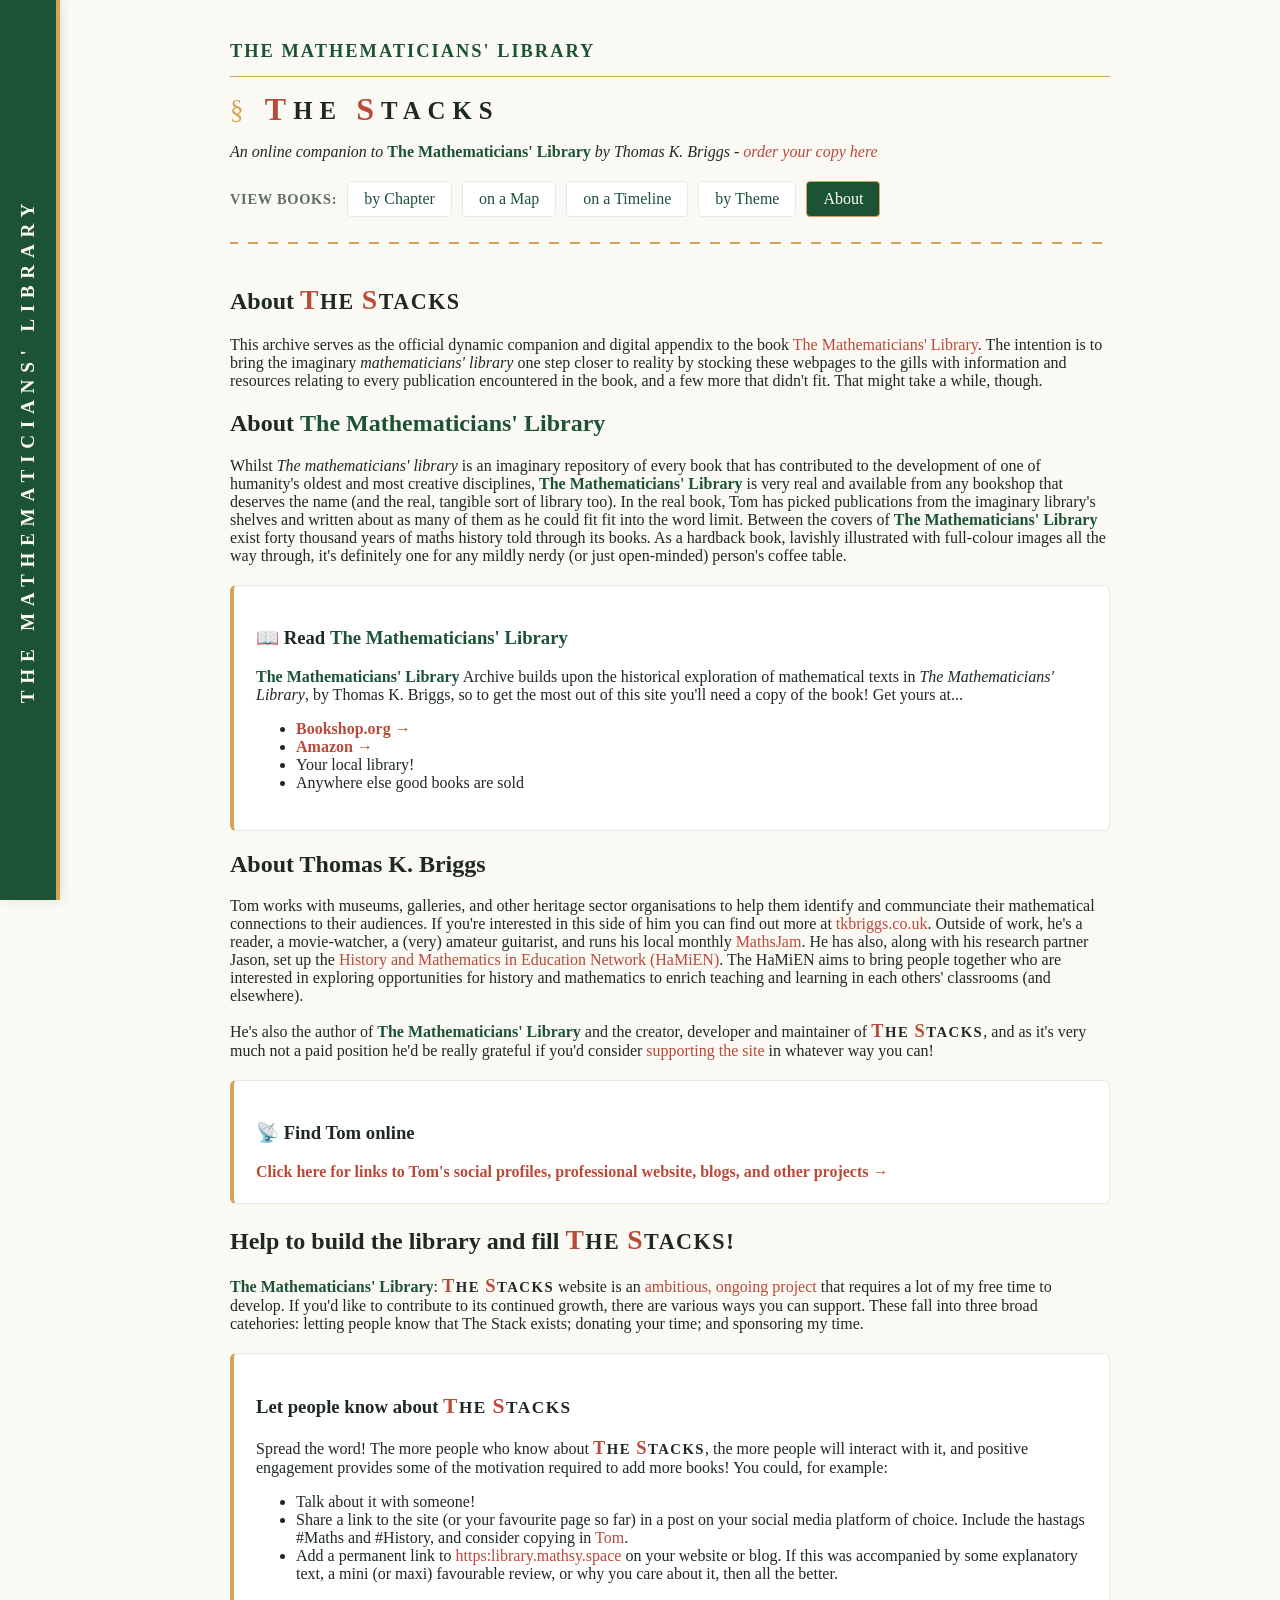
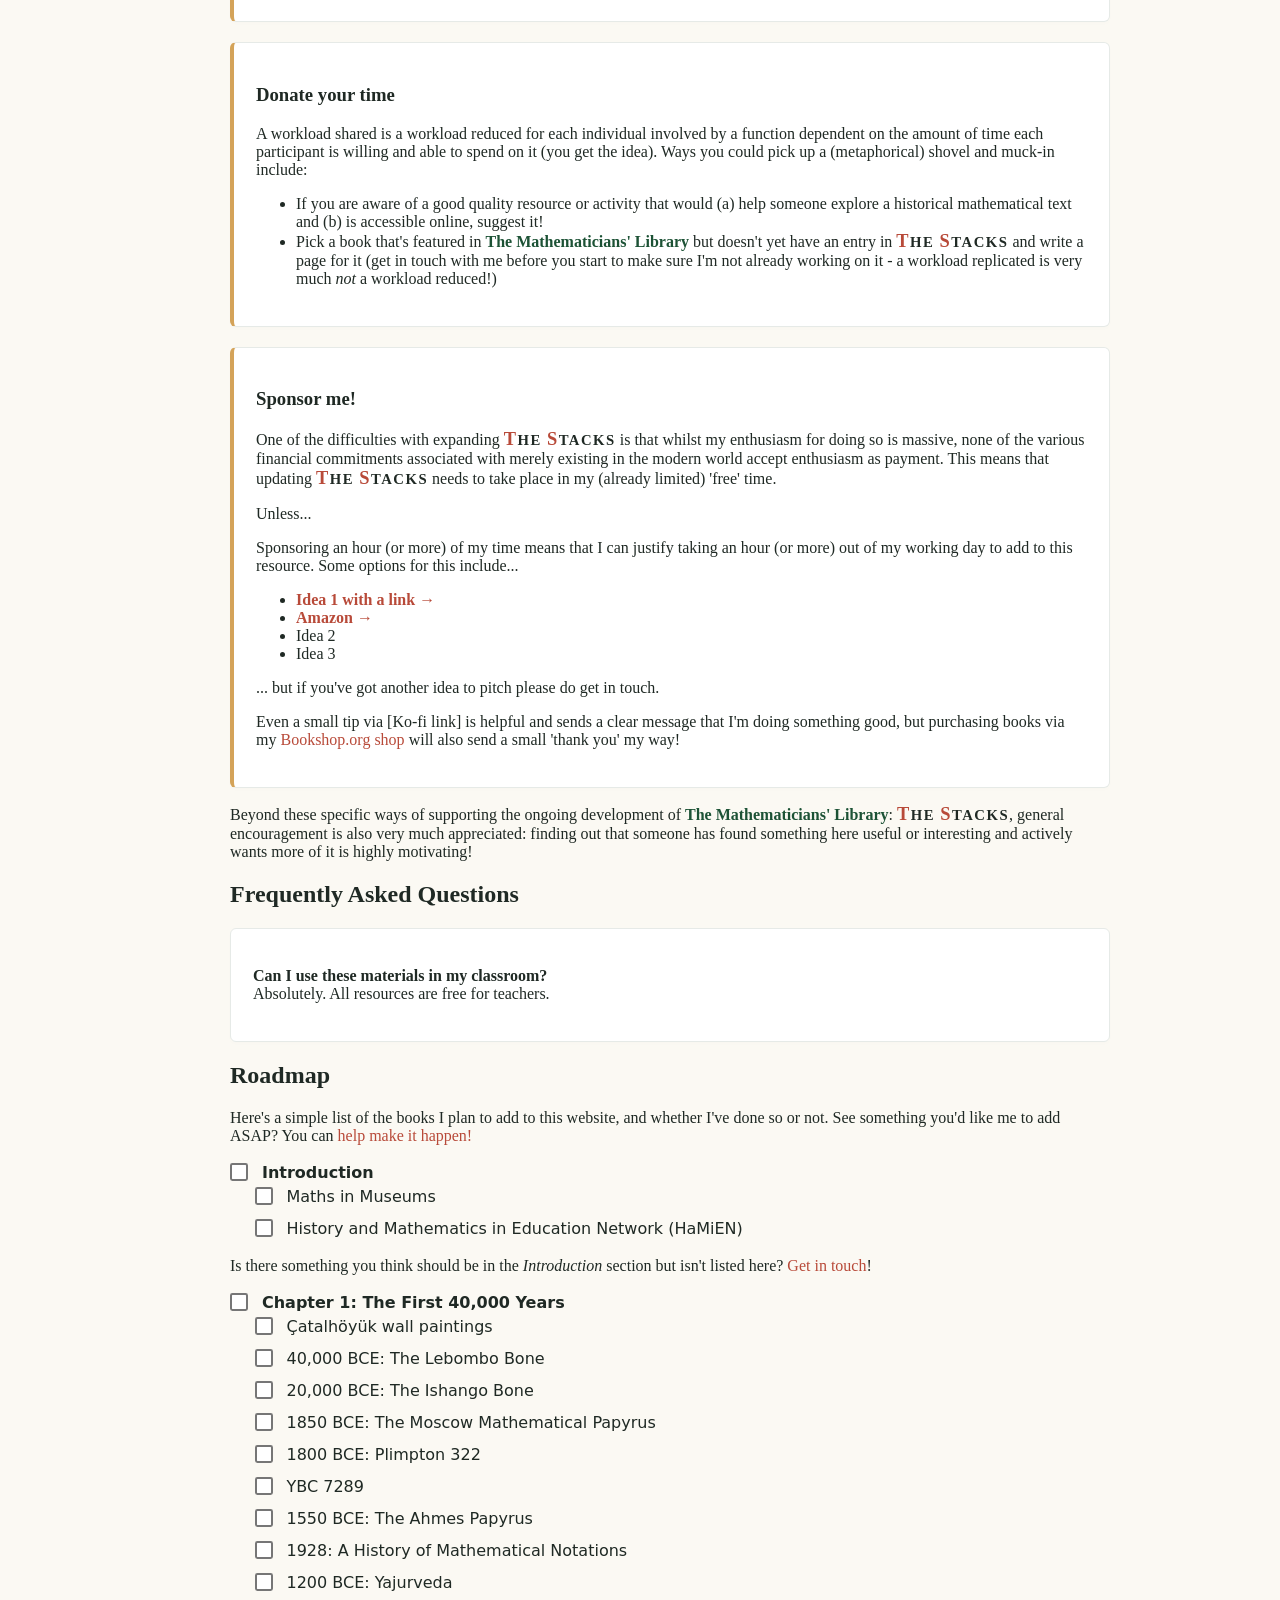
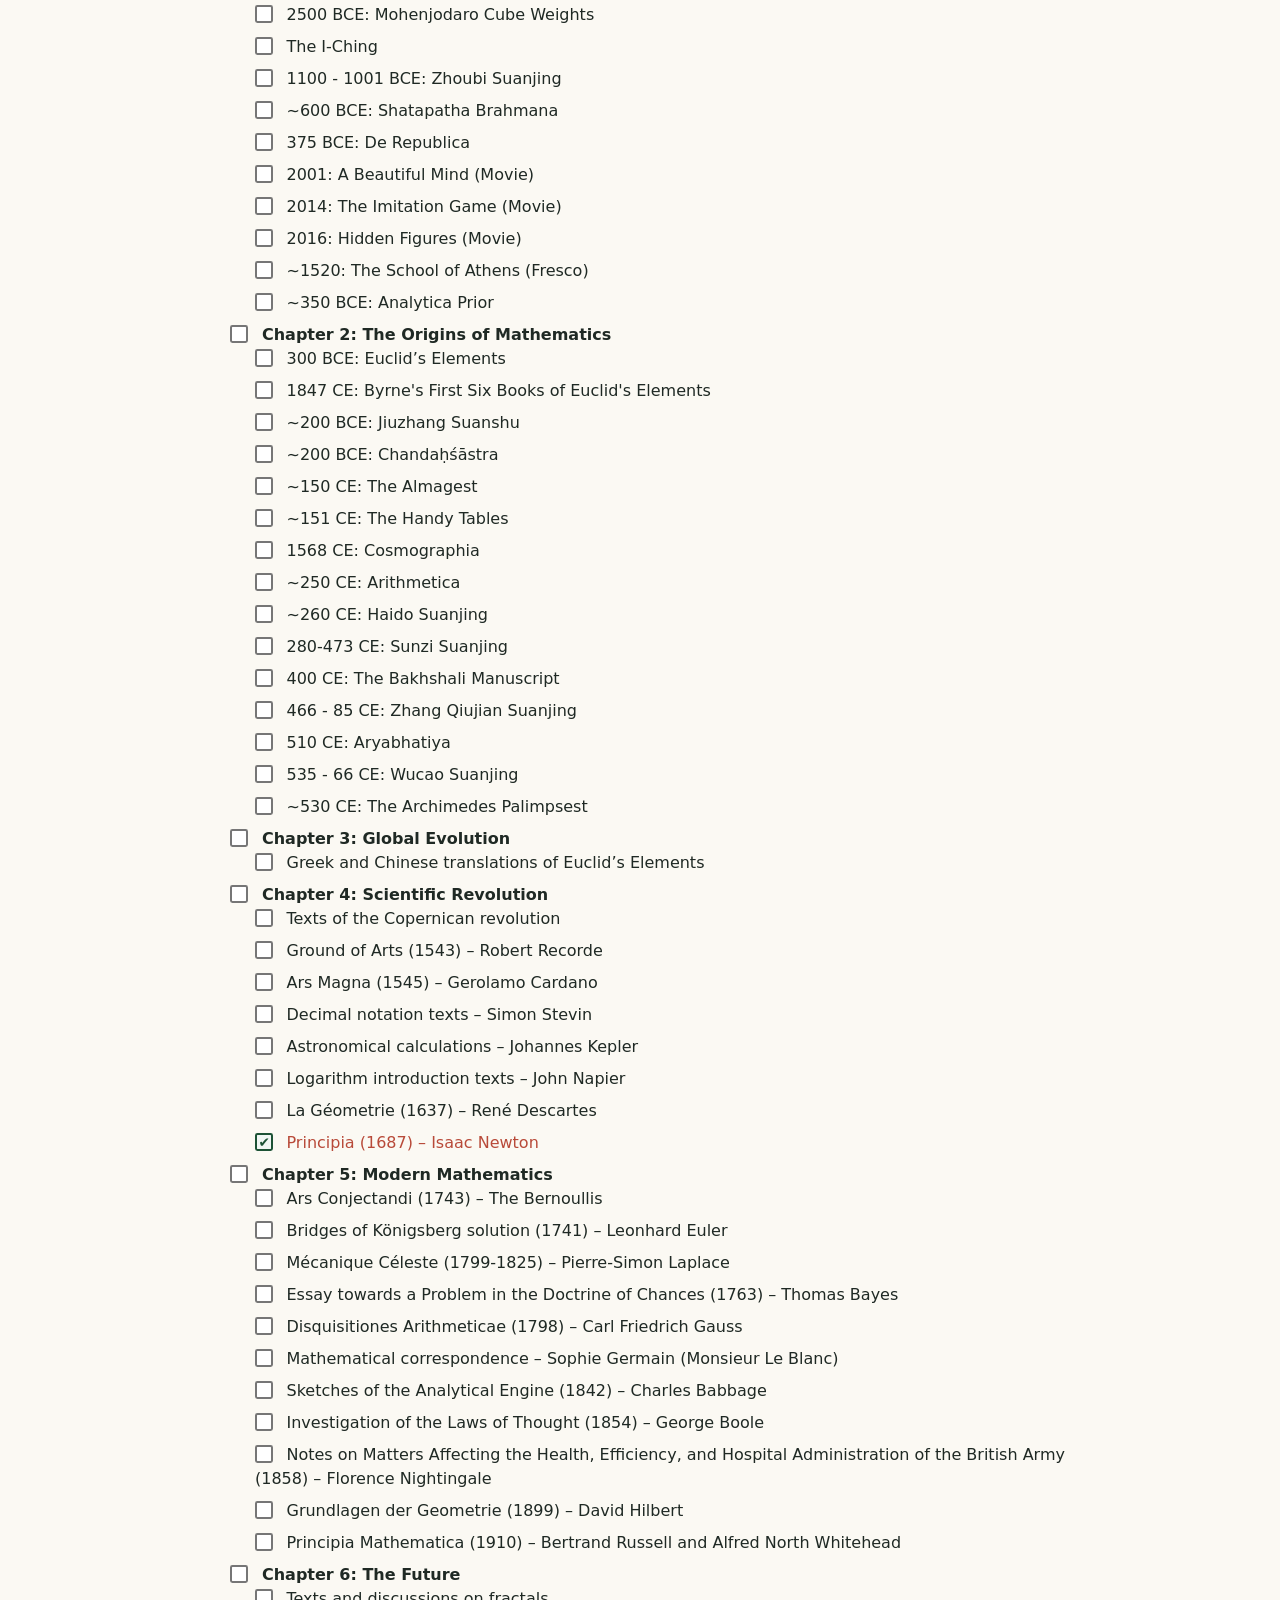
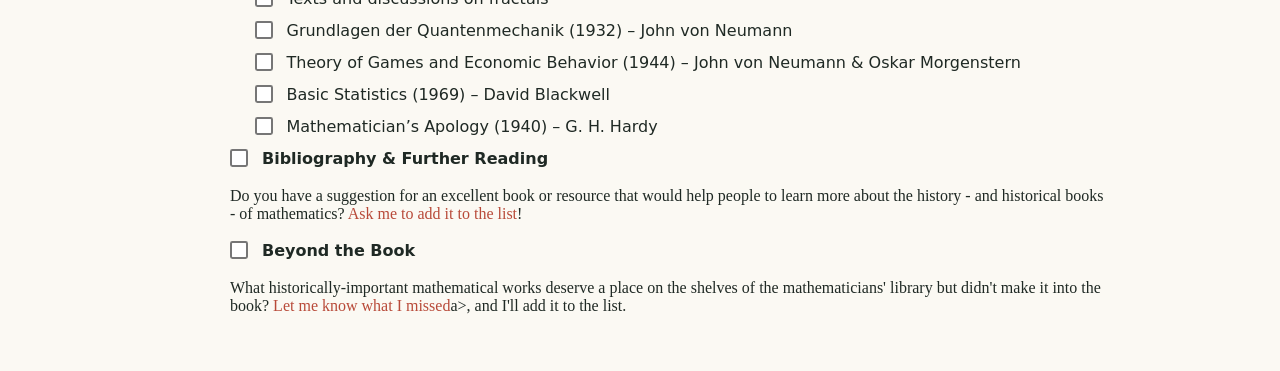
==== about.html @ 2b9175f5 "Change greeting from 'Hello' to 'Goodbye'" ====
<!DOCTYPE html>
<html lang="en-GB">
<head>
    <meta charset="UTF-8">
<meta name="viewport" content="width=device-width, initial-scale=1.0">
    <link rel="icon" type="image/png" href="favicon.png" sizes="32x32">
<link rel="apple-touch-icon" href="favicon.png">

    <title>About The Mathematicians' Library Archive</title>
    <link rel="stylesheet" href="css/style.css">
    <link rel="canonical" href="https://library.mathsy.space/about">
</head>
<body>

<!-- 1. PASTE THIS SIDEBAR ELEMENT RIGHT AT THE TOP OF THE BODY: -->
    <div class="book-spine-sidebar">
        <div class="spine-text">The Mathematicians' Library</div>
    </div>

    <!-- 2. WRAP EVERYTHING ELSE INSIDE THIS MAIN CONTAINER: -->
    <div class="site-content-wrapper">

<header>
        <h1>
        The Mathematicians' Library
        <span class="stacks-subtitle">
            <!-- Elegant, gold-painted nesting symbol to show structural depth -->
            <span class="stacks-branch-symbol">§</span>
            <span>T</span>he <span>S</span>tacks
        </span>
    </h1>
    <p><i>An online companion to <b><span class="inline-book-title">The Mathematicians' Library</span></b> by Thomas K. Briggs - <a href="about.html#buy">order your copy here</a><i></i></p>
    <div class="nav-menu">
        <span class="nav-label">View books:</span>
        <a href="index.html" class="nav-btn" id="nav-chapter">by Chapter</a>
        <a href="map.html" class="nav-btn" id="nav-map">on a Map</a>
        <a href="timeline.html" class="nav-btn" id="nav-timeline">on a Timeline</a>
        <a href="tags.html" class="nav-btn" id="nav-tags">by Theme</a>
        <a href="about.html" class="nav-btn active" id="nav-about">About</a>
    </div>
</header>
<main>
    <h2 id="about_thestacks">About <span class="inline-stacks-brand"><span>T</span>he <span>S</span>tacks</span></h2>
    <p>This archive serves as the official dynamic companion and digital appendix to the book <a href="#about-matlib><span class="inline-book-title">The Mathematicians' Library</span></a>. The intention is to bring the imaginary <i>mathematicians' library</i> one step closer to reality by stocking these webpages to the gills with information and resources relating to every publication encountered in the book, and a few more that didn't fit. That might take a while, though.</p>
    <h2 id="about_matlib">About <span class="inline-book-title">The Mathematicians' Library</span></h2>
    <p>Whilst <i>The mathematicians' library</i> is an imaginary repository of every book that has contributed to the development of one of humanity's oldest and most creative disciplines, <span class="inline-book-title">The Mathematicians' Library</span> is very real and available from any bookshop that deserves the name (and the real, tangible sort of library too). In the real book, Tom has picked publications from the imaginary library's shelves and written about as many of them as he could fit fit into the word limit. Between the covers of <span class="inline-book-title">The Mathematicians' Library</span> exist forty thousand years of maths history told through its books. As a hardback book, lavishly illustrated with full-colour images all the way through, it's definitely one for any mildly nerdy (or just open-minded) person's coffee table.</p>
    
    <div class="resource-section" style="border-left: 4px solid var(--book-gold);">
        <h3 id="buy">📖 Read <span class="inline-book-title">The Mathematicians' Library</span></h3>
        <p><span class="inline-book-title">The Mathematicians' Library</span> Archive builds upon the historical exploration of mathematical texts in <i>The Mathematicians' Library</i>, by Thomas K. Briggs, so to get the most out of this site you'll need a copy of the book! Get yours at...</p>
        <ul>
        <li><a href="https://uk.bookshop.org/a/16778/9781836004851" target="_blank" style="color: var(--book-terracotta); font-weight: bold;">Bookshop.org →</a></li>
            <li><a href="https://www.amazon.co.uk/Mathematicians-Library-Unlocked-Numbers-Historica/dp/1836004850?_encoding=UTF8&dib_tag=se&dib=eyJ2IjoiMSJ9.[base64].etYaKcvw6cYw7XI6jXyUhhE60t9_dmr03SiBSky-O_E&qid=1749129064&sr=8-1&linkCode=ll2&tag=teakayb-21&linkId=e060d0357f5492b8e8ff362c84191cb7&ref_=as_li_ss_tl" target="_blank" style="color: var(--book-terracotta); font-weight: bold;">Amazon →</a></li>
            <li>Your local library!</li>
            <li>Anywhere else good books are sold</li>
        </ul>
    </div>
    <h2 id="about_tom">About Thomas K. Briggs</h2>
    <p>Tom works with museums, galleries, and other heritage sector organisations to help them identify and communciate their mathematical connections to their audiences. If you're interested in this side of him you can find out more at <a href="https://tkbriggs.co.uk" target="_blank">tkbriggs.co.uk</a>. Outside of work, he's a reader, a movie-watcher, a (very) amateur guitarist, and runs his local monthly <a href="https://mathsjam.com" target="_blank">MathsJam</a>. He has also, along with his research partner Jason, set up the <a href="https://historyand.mathsy.space/" target="_blank">History and Mathematics in Education Network (HaMiEN)</a>. The HaMiEN aims to bring people together who are interested in exploring opportunities for history and mathematics to enrich teaching and learning in each others' classrooms (and elsewhere).</p>
    <p>He's also the author of <span class="inline-book-title">The Mathematicians' Library</span> and the creator, developer and maintainer of <span class="inline-stacks-brand"><span>T</span>he <span>S</span>tacks</span>, and as it's very much not a paid position he'd be really grateful if you'd consider <a href="#support">supporting the site</a> in whatever way you can!</p>
    <div class="resource-section" style="border-left: 4px solid var(--book-gold);">
        <h3 id="contact">📡 Find Tom online</h3>
        <a href="https://teakayb.mathsy.space/" target="_blank" style="color: var(--book-terracotta); font-weight: bold;">Click here for links to Tom's social profiles, professional website, blogs, and other projects →</a></li>
            
    </div>
    <h2 id="support">Help to build the library and fill <span class="inline-stacks-brand"><span>T</span>he <span>S</span>tacks</span>!</h2>
    <p><span class="inline-book-title">The Mathematicians' Library</span>: <span class="inline-stacks-brand"><span>T</span>he <span>S</span>tacks</span> website is an <a href="#roadmap">ambitious, ongoing project</a> that requires a lot of my free time to develop. If you'd like to contribute to its continued growth, there are various ways you can support. These fall into three broad catehories: letting people know that The Stack exists; donating your time; and sponsoring my time.</p>
    <div class="resource-section" style="border-left: 4px solid var(--book-gold);">
        <h3>Let people know about <span class="inline-stacks-brand"><span>T</span>he <span>S</span>tacks</span></h3>
        <p>Spread the word! The more people who know about <span class="inline-stacks-brand"><span>T</span>he <span>S</span>tacks</span>, the more people will interact with it, and positive engagement provides some of the motivation required to add more books! You could, for example:</p>
        <ul>
            <li>Talk about it with someone!</li>
            <li>Share a link to the site (or your favourite page so far) in a post on your social media platform of choice. Include the hastags #Maths and #History, and consider copying in <a href="https://teakayb.mathsy.space" target="blank">Tom</a>.</li>
            <li>Add a permanent link to <a href="https:library.mathsy.space">https:library.mathsy.space</a> on your website or blog. If this was accompanied by some explanatory text, a mini (or maxi) favourable review, or why you care about it, then all the better.</li>
        </ul>
    </div>

    <div class="resource-section" style="border-left: 4px solid var(--book-gold);">
        <h3>Donate your time</h3>
        <p>A workload shared is a workload reduced for each individual involved by a function dependent on the amount of time each participant is willing and able to spend on it (you get the idea). Ways you could pick up a (metaphorical) shovel and muck-in include:</p>
        <ul>
            <li>If you are aware of a good quality resource or activity that would (a) help someone explore a historical mathematical text and (b) is accessible online, suggest it!</li>
            <li>Pick a book that's featured in <span class="inline-book-title">The Mathematicians' Library</span> but doesn't yet have an entry in <span class="inline-stacks-brand"><span>T</span>he <span>S</span>tacks</span> and write a page for it (get in touch with me before you start to make sure I'm not already working on it - a workload replicated is very much <i>not</i> a workload reduced!)</li>
        </ul>
    </div>

    <div class="resource-section" style="border-left: 4px solid var(--book-gold);">
        <h3>Sponsor me!</h3>
        <p>One of the difficulties with expanding <span class="inline-stacks-brand"><span>T</span>he <span>S</span>tacks</span> is that whilst my enthusiasm for doing so is massive, none of the various financial commitments associated with merely existing in the modern world accept enthusiasm as payment. This means that updating <span class="inline-stacks-brand"><span>T</span>he <span>S</span>tacks</span> needs to take place in my (already limited) 'free' time.</p>
            <p>Unless...</p>
        <p>Sponsoring an hour (or more) of my time means that I can justify taking an hour (or more) out of my working day to add to this resource. Some options for this include...</p>
        <ul>
        <li><a href="https://uk.bookshop.org/a/16778/9781836004851" target="_blank" style="color: var(--book-terracotta); font-weight: bold;">Idea 1 with a link →</a></li>
            <li><a href="https://www.amazon.co.uk/Mathematicians-Library-Unlocked-Numbers-Historica/dp/1836004850?_encoding=UTF8&dib_tag=se&dib=eyJ2IjoiMSJ9.[base64].etYaKcvw6cYw7XI6jXyUhhE60t9_dmr03SiBSky-O_E&qid=1749129064&sr=8-1&linkCode=ll2&tag=teakayb-21&linkId=e060d0357f5492b8e8ff362c84191cb7&ref_=as_li_ss_tl" target="_blank" style="color: var(--book-terracotta); font-weight: bold;">Amazon →</a></li>
            <li>Idea 2</li>
            <li>Idea 3</li>
        </ul>
        <p>... but if you've got another idea to pitch please do get in touch.</p>
        <p>Even a small tip via [Ko-fi link] is helpful and sends a clear message that I'm doing something good, but purchasing books via my <a href="https://uk.bookshop.org/shop/tkbriggs" target="_blank">Bookshop.org shop</a> will also send a small 'thank you' my way!</p>
    </div>
<p>Beyond these specific ways of supporting the ongoing development of <span class="inline-book-title">The Mathematicians' Library</span>: <span class="inline-stacks-brand"><span>T</span>he <span>S</span>tacks</span>, general encouragement is also very much appreciated: finding out that someone has found something here useful or interesting and actively wants more of it is highly motivating!</p>
    
    <h2>Frequently Asked Questions</h2>
    <div class="resource-section">
        <p><strong>Can I use these materials in my classroom?</strong><br>Absolutely. All resources are free for teachers.</p>
    </div>
    <h2 id="roadmap">Roadmap</h2>
    <p>Here's a simple list of the books I plan to add to this website, and whether I've done so or not. See something you'd like me to add ASAP? You can <a href="#sponsor">help make it happen!</a></p>
    <ul class="roadmap-list">
  <!-- Introduction -->
  <li>
    <input type="checkbox" disabled>
    Introduction
      <ul>
      <li><input type="checkbox" disabled> Maths in Museums</li>
      <li><input type="checkbox" disabled> History and Mathematics in Education Network (HaMiEN)</li>
      </ul>
  </li>
        <p>Is there something you think should be in the <i>Introduction</i> section but isn't listed here? <a href="#contact">Get in touch</a>!</p>

  <!-- Chapter 1 -->
  <li>
    <input type="checkbox" disabled>
    Chapter 1: The First 40,000 Years
    <ul>
      <li><input type="checkbox" disabled> Çatalhöyük wall paintings</li>
      <li><input type="checkbox" disabled> 40,000 BCE: The Lebombo Bone</li>
      <li><input type="checkbox" disabled> 20,000 BCE: The Ishango Bone</li>
      <li><input type="checkbox" disabled> 1850 BCE: The Moscow Mathematical Papyrus</li>
      <li><input type="checkbox" disabled> 1800 BCE: Plimpton 322</li>
      <li><input type="checkbox" disabled> YBC 7289</li>
      <li><input type="checkbox" disabled> 1550 BCE: The Ahmes Papyrus</li>
        <li><input type="checkbox" disabled> 1928: A History of Mathematical Notations</li>
        <li><input type="checkbox" disabled> 1200 BCE: Yajurveda</li>
        <li><input type="checkbox" disabled> 2500 BCE: Mohenjodaro Cube Weights</li>
        <li><input type="checkbox" disabled> The I-Ching</li>
        <li><input type="checkbox" disabled> 1100 - 1001 BCE: Zhoubi Suanjing</li>
        <li><input type="checkbox" disabled> ~600 BCE: Shatapatha Brahmana</li>
        <li><input type="checkbox" disabled> 375 BCE: De Republica</li>
        <li><input type="checkbox" disabled> 2001: A Beautiful Mind (Movie)</li>
        <li><input type="checkbox" disabled> 2014: The Imitation Game (Movie)</li>
        <li><input type="checkbox" disabled> 2016: Hidden Figures (Movie)</li>
        <li><input type="checkbox" disabled> ~1520: The School of Athens (Fresco)</li>
        <li><input type="checkbox" disabled> ~350 BCE: Analytica Prior</li>
    </ul>
  </li>

  <!-- Chapter 2 -->
  <li>
    <input type="checkbox" disabled>
    Chapter 2: The Origins of Mathematics
    <ul>
      <li><input type="checkbox" disabled> 300 BCE: Euclid’s Elements</li>
        <li><input type="checkbox" disabled> 1847 CE: Byrne's First Six Books of Euclid's Elements</li>
        <li><input type="checkbox" disabled> ~200 BCE: Jiuzhang Suanshu</li>
        <li><input type="checkbox" disabled> ~200 BCE: Chandaḥśāstra</li>
        <li><input type="checkbox" disabled> ~150 CE: The Almagest</li>
        <li><input type="checkbox" disabled> ~151 CE: The Handy Tables</li>
        <li><input type="checkbox" disabled> 1568 CE: Cosmographia</li>
        <li><input type="checkbox" disabled> ~250 CE: Arithmetica</li>
        <li><input type="checkbox" disabled> ~260 CE: Haido Suanjing</li>
        <li><input type="checkbox" disabled> 280-473 CE: Sunzi Suanjing</li>
        <li><input type="checkbox" disabled> 400 CE: The Bakhshali Manuscript</li>
        <li><input type="checkbox" disabled> 466 - 85 CE: Zhang Qiujian Suanjing</li>
        <li><input type="checkbox" disabled> 510 CE: Aryabhatiya</li>
        <li><input type="checkbox" disabled> 535 - 66 CE: Wucao Suanjing</li>
        <li><input type="checkbox" disabled> ~530 CE: The Archimedes Palimpsest</li>
    </ul>
  </li>

  <!-- Chapter 3 -->
  <li>
    <input type="checkbox" disabled>
    Chapter 3: Global Evolution
    <ul>
      <li><input type="checkbox" disabled> Greek and Chinese translations of Euclid’s Elements</li>
    </ul>
  </li>

  <!-- Chapter 4 -->
  <li>
    <input type="checkbox" disabled>
    Chapter 4: Scientific Revolution
    <ul>
      <li><input type="checkbox" disabled> Texts of the Copernican revolution</li>
      <li><input type="checkbox" disabled> Ground of Arts (1543) – Robert Recorde</li>
      <li><input type="checkbox" disabled> Ars Magna (1545) – Gerolamo Cardano</li>
      <li><input type="checkbox" disabled> Decimal notation texts – Simon Stevin</li>
      <li><input type="checkbox" disabled> Astronomical calculations – Johannes Kepler</li>
      <li><input type="checkbox" disabled> Logarithm introduction texts – John Napier</li>
      <li><input type="checkbox" disabled> La Géometrie (1637) – René Descartes</li>
      <!-- Pre-checked item as requested -->
      <li><input type="checkbox" checked disabled> <a href="books/newton-principia.html">Principia (1687) – Isaac Newton</a></li>
    </ul>
  </li>

  <!-- Chapter 5 -->
  <li>
    <input type="checkbox" disabled>
    Chapter 5: Modern Mathematics
    <ul>
      <li><input type="checkbox" disabled> Ars Conjectandi (1743) – The Bernoullis</li>
      <li><input type="checkbox" disabled> Bridges of Königsberg solution (1741) – Leonhard Euler</li>
      <li><input type="checkbox" disabled> Mécanique Céleste (1799-1825) – Pierre-Simon Laplace</li>
      <li><input type="checkbox" disabled> Essay towards a Problem in the Doctrine of Chances (1763) – Thomas Bayes</li>
      <li><input type="checkbox" disabled> Disquisitiones Arithmeticae (1798) – Carl Friedrich Gauss</li>
      <li><input type="checkbox" disabled> Mathematical correspondence – Sophie Germain (Monsieur Le Blanc)</li>
      <li><input type="checkbox" disabled> Sketches of the Analytical Engine (1842) – Charles Babbage</li>
      <li><input type="checkbox" disabled> Investigation of the Laws of Thought (1854) – George Boole</li>
      <li><input type="checkbox" disabled> Notes on Matters Affecting the Health, Efficiency, and Hospital Administration of the British Army (1858) – Florence Nightingale</li>
      <li><input type="checkbox" disabled> Grundlagen der Geometrie (1899) – David Hilbert</li>
      <li><input type="checkbox" disabled> Principia Mathematica (1910) – Bertrand Russell and Alfred North Whitehead</li>
    </ul>
  </li>

  <!-- Chapter 6 -->
  <li>
    <input type="checkbox" disabled>
    Chapter 6: The Future
    <ul>
      <li><input type="checkbox" disabled> Texts and discussions on fractals</li>
      <li><input type="checkbox" disabled> Grundlagen der Quantenmechanik (1932) – John von Neumann</li>
      <li><input type="checkbox" disabled> Theory of Games and Economic Behavior (1944) – John von Neumann & Oskar Morgenstern</li>
      <li><input type="checkbox" disabled> Basic Statistics (1969) – David Blackwell</li>
      <li><input type="checkbox" disabled> Mathematician’s Apology (1940) – G. H. Hardy</li>
    </ul>
  </li>

  <!-- Bibliography & Further Reading -->
  <li>
    <input type="checkbox" disabled>
    Bibliography & Further Reading
  </li>
<p>Do you have a suggestion for an excellent book or resource that would help people to learn more about the history - and historical books - of mathematics? <a href="#contact">Ask me to add it to the list</a>!</p>
  <!-- Beyond the Book -->
  <li>
    <input type="checkbox" disabled>
    Beyond the Book
  </li>
        <p>What historically-important mathematical works deserve a place on the shelves of the mathematicians' library but didn't make it into the book? <a href="#contact">Let me know what I missed</a>a>, and I'll add it to the list.</p>
</ul>

</main>

</div>

</body>
</html>
---- css/style.css ----
/* ==========================================================================
   THE MATHEMATICIANS' LIBRARY - CORE BRAND SPECIFICATION
   ========================================================================== */

:root {
  --book-green: #1c5235;
  --book-cream: #fbf9f3;
  --book-terracotta: #b84a39;
  --book-gold: #d4a359;
  --text-primary: #1f2924;
  --text-muted: #5c6e65;
  --bg-white: #ffffff;
  --border-light: #e6eae7;
}

/* Base Document Configuration (Ensure this is normal, clean text) */
html, body {
  margin: 0;
  padding: 0;
  min-height: 100vh;
  background-color: var(--book-cream);
  font-family: -apple-system, BlinkMacSystemFont, "Segoe UI", Roboto, Georgia, serif;
  color: var(--text-primary);
  font-style: normal !important; /* Forces all body text back to clean, upright standard typography */
}


/* Master Grid Structure: Left Spine & Right Content */
body {
  display: grid;
  grid-template-columns: 60px 1fr;
}

/* Universal Link Styling (Banish Browser Blue Site-Wide) */
a {
  color: var(--book-terracotta);
  text-decoration: none;
  transition: color 0.2s ease;
}

/* Clear hover state behavior for all links */
a:hover {
  color: var(--book-green);
  text-decoration: underline;
}

p, li, div, span, h1, h2, h3, h4, section, main {
  font-style: normal;
}


/* ==========================================================================
   COMPONENT 1: THE BOOK SPINE SIDEBAR
   ========================================================================== */
.book-spine-sidebar {
  grid-column: 1;
  background-color: var(--book-green);
  border-right: 4px solid var(--book-gold);
  display: flex;
  justify-content: center;
  align-items: center;
  position: sticky;
  top: 0;
  height: 100vh;
  z-index: 100;
  box-shadow: 2px 0 10px rgba(0,0,0,0.1);
}

.spine-text {
  writing-mode: vertical-lr;
  transform: rotate(180deg); /* Flips typography so it reads upward, matching classic binding */
  color: var(--book-cream);
  font-weight: bold;
  font-size: 1.2rem;
  letter-spacing: 0.35em;
  text-transform: uppercase;
  white-space: nowrap;
}

/* ==========================================================================
   COMPONENT 2: THE MAIN WINDOW CONTENT
   ========================================================================== */
.site-content-wrapper {
  grid-column: 2;
  max-width: 960px;
  margin: 0 auto;
  width: 100%;
  box-sizing: border-box;
  padding: 40px;
}

/* Celestial Border Frame Motif */
header {
  border-bottom: 2px solid var(--book-gold);
  border-image: repeating-linear-gradient(90deg, var(--book-gold), var(--book-gold) 10px, transparent 10px, transparent 20px) 2;
  padding-bottom: 25px;
  margin-bottom: 40px;
}

header h1 { 
  color: var(--book-green); 
  font-family: Georgia, serif; 
  font-size: 2.4rem; 
  margin: 0 0 8px 0; 
}

/* Navigation Dashboard Links */
.nav-menu { display: flex; align-items: center; gap: 10px; margin-top: 20px; flex-wrap: wrap; }
.nav-label { font-weight: bold; color: var(--text-muted); font-size: 0.9rem; text-transform: uppercase; letter-spacing: 0.05em; }
.nav-btn {
  background: var(--bg-white); border: 1px solid var(--border-light);
  padding: 8px 16px; border-radius: 4px; text-decoration: none; color: var(--book-green); font-weight: 500;
  transition: all 0.2s ease;
}
.nav-btn:hover { border-color: var(--book-terracotta); color: var(--book-terracotta); }
.nav-btn.active { background: var(--book-green); color: var(--bg-white); border-color: var(--book-gold); }

/* Core Layout Component Card Containers */
.grid-list { display: grid; grid-template-columns: repeat(auto-fill, minmax(260px, 1fr)); gap: 25px; list-style: none; padding: 0; margin-top: 20px; }
.book-card {
  background: var(--bg-white); border: 1px solid var(--border-light); border-radius: 6px;
  padding: 18px; display: flex; flex-direction: column; box-shadow: 0 4px 6px rgba(28,82,53,0.02);
  transition: transform 0.2s ease;
}
.book-card:hover { transform: translateY(-3px); border-color: var(--book-gold); }
.book-card img { width: 100%; height: 220px; object-fit: cover; border-radius: 4px; background: #eee; margin-bottom: 14px; }
.card-title a { color: var(--book-green); text-decoration: none; font-weight: bold; font-size: 1.15rem; font-family: Georgia, serif; }
.card-title a:hover { color: var(--book-terracotta); }
.meta-row { font-size: 0.85rem; color: var(--text-muted); margin: 5px 0; }
.meta-row a { color: var(--book-terracotta); text-decoration: none; font-weight: 500; }

/* Inactive/Pending Chapter Content States */
.opacity-muted { opacity: 0.85; }
.chapter-status-banner {
  background-color: #f5f1e3; border: 1px dashed var(--book-gold); border-left: 4px solid var(--book-gold);
  padding: 18px; margin: 15px 0 25px 0; border-radius: 4px; font-size: 0.95rem;
}
.funding-link { color: var(--book-terracotta); font-weight: bold; text-decoration: none; display: inline-block; margin-top: 8px; }
.funding-link:hover { text-decoration: underline; }

/* Timeline Interface Architecture Tracks */
.timeline-container { position: relative; padding-left: 35px; margin-top: 30px; }
/* 1. THE VERTICAL GOLD LINE CONTAINER TRACK */
.timeline-container::before { 
  content: ''; 
  position: absolute; 
  left: 12px; 
  top: 0; 
  bottom: 0; 
  width: 2px; 
  background: var(--book-gold); 
  z-index: 2; /* Sits precisely in the middle layer slot */
}
/* 2. THE CHRONOLOGICAL CONTENT ROWS (CARDS & TEXT ROWS) */
.timeline-item { 
  position: relative; 
  margin-bottom: 30px; 
  z-index: 3; /* Forces cards forward so links remain clickable on top of the track */
}
/* 3. THE TERRACOTTA NODE DOTS */
.timeline-item::before { 
  content: ''; 
  position: absolute; 
  left: -27px; 
  top: 8px; 
  width: 10px; 
  height: 10px; 
  border-radius: 50%; 
  background: var(--book-terracotta); 
  z-index: 4; /* Stays at the absolute top of the stack, cleanly resting on the gold line */
}

/* 4. THE ERA MILESTONE DIVIDER STRIP TEXT */
.timeline-milestone-marker span { 
  background: var(--book-cream); 
  padding: 0 15px; 
  color: var(--book-green); 
  font-weight: bold; 
  font-size: 0.95rem; 
  position: relative; 
  z-index: 1; /* Anchored to the very bottom layer so the gold line crosses through it */
  font-family: Georgia, serif; 
}
.timeline-milestone-marker::before { content: ""; position: absolute; top: 50%; left: 0; right: 0; border-top: 1px dashed var(--book-gold); z-index: 1; }
.timeline-milestone-marker span { background: var(--book-cream); padding: 0 15px; color: var(--book-green); font-weight: bold; font-size: 0.95rem; position: relative; z-index: 2; font-family: Georgia, serif; z-index:1; }
.timeline-event-text { max-width: 550px; font-size: 0.95rem; line-height: 1.5; }
.timeline-event-text strong { color: var(--book-green); }
.timeline-event-text em { display: block; color: var(--text-muted); margin-top: 4px; }

/* Mapping Framework Containers */
#map { width: 100%; height: 580px; border-radius: 6px; border: 1px solid var(--border-light); margin-top: 20px; box-shadow: inset 0 2px 4px rgba(0,0,0,0.05); }

/* Thematic Filters & Static Assets */
.tag-pill { display: inline-block; background: var(--border-light); color: var(--book-green); padding: 4px 12px; border-radius: 12px; text-decoration: none; font-size: 0.85rem; margin-right: 6px; font-weight: 500; }
.tag-pill:hover { background: var(--book-gold); color: white; }
.resource-section { background:#fff; padding:22px; border:1px solid var(--border-light); border-radius:6px; margin-top:20px; box-shadow: 0 2px 4px rgba(0,0,0,0.01); }

/* Ornate Celestial Footer Frame Banner */
.companion-footer {
  background: var(--bg-white); border: 1px solid var(--border-light);
  border-top: 4px double var(--book-gold); /* Double track line mimicking engraving borders */
  border-bottom: 4px double var(--book-gold);
  padding: 25px; margin-top: 60px; border-radius: 4px;
}
.companion-footer h3 { margin-top: 0; color: var(--book-green); font-family: Georgia, serif; }
.companion-footer a { color: var(--book-terracotta); font-weight: bold; text-decoration: none; }
.companion-footer a:hover { text-decoration: underline; }

/* ==========================================================================
   INTERCONNECTED RESPONSIVE INTERFACE MEDIA OVERRIDES
   ========================================================================== */
@media (max-width: 768px) {
  /* On tablets and smaller screens, stack the spine bar to the top of the viewport */
  body { grid-template-columns: 1fr; }
  
  .book-spine-sidebar {
    grid-column: 1; height: 50px; width: 100%; position: relative;
    border-right: none; border-bottom: 3px solid var(--book-gold);
    padding: 0; justify-content: center; align-items: center;
  }
  .spine-text {
    writing-mode: horizontal-tb; transform: none;
    font-size: 1rem; letter-spacing: 0.2em; padding: 0;
  }
  
  .site-content-wrapper { grid-column: 1; padding: 20px; }
}

@media (max-width: 480px) {
  header h1 { font-size: 1.8rem; }
  .grid-list { grid-template-columns: 1fr; gap: 16px; }
  .book-card img { height: 230px; }
  #map { height: 380px; }
  .nav-menu { gap: 6px; }
  .nav-btn { padding: 6px 10px; font-size: 0.85rem; flex: 1 1 auto; text-align: center; }
}
/* ==========================================================================
   INDIVIDUAL BOOK RESOUCE PAGE PROFILE LAYOUTS
   ========================================================================== */
.back-link-wrapper { margin-top: 0; margin-bottom: 20px; }
.back-link { color: var(--book-terracotta); text-decoration: none; font-weight: bold; }
.back-link:hover { text-decoration: underline; }

/* The side-by-side flex engine split container */
.book-profile-flex {
  display: flex;
  gap: 30px;
  align-items: flex-start;
  margin-top: 15px;
}

.book-profile-cover {
  flex: 0 0 220px; /* Locks the image box width tightly */
  max-width: 220px;
}
.book-profile-cover img {
  width: 100%;
  height: auto;
  border-radius: 6px;
  border: 1px solid var(--border-light);
  box-shadow: 0 4px 10px rgba(28,82,53,0.06);
  display: block;
}

.book-profile-meta {
  flex: 1; /* Allows text to reclaim remaining horizontal area */
}
.book-main-title {
  margin: 0 0 10px 0 !important;
  font-size: 2.2rem !important;
  line-height: 1.2;
}
.book-main-author {
  margin: 0 0 15px 0;
  color: var(--text-primary);
  font-size: 1.1rem;
}
.book-main-tags {
  margin-top: 20px;
  border-top: 1px solid var(--border-light);
  padding-top: 15px;
}

/* Responsive collapse rule for tight smartphone glass */
@media (max-width: 550px) {
  .book-profile-flex {
    flex-direction: column; /* Stacks image directly over text on tight screens */
    gap: 20px;
    align-items: center;
    text-align: center;
  }
  .book-profile-cover {
    max-width: 180px; /* Slims image footprint slightly on phones */
  }
  .book-main-title {
    font-size: 1.6rem !important;
  }
}
/* Responsive Full-Width Embed Components */
.embed-container {
  position: relative;
  width: 100%;
  overflow: hidden;
  margin: 20px 0;
  border-radius: 4px;
}

/* Forces the embedded window to stretch cleanly to its box margins */
.embed-container iframe {
  width: 100% !important;
  border: 0;
}

/* Aspect ratio boxes to keep simulators or players looking sharp */
.ratio-16-9 { padding-top: 56.25%; } /* Standard widescreen videos */
.ratio-4-3  { padding-top: 75%; }    /* Traditional math tools or grids */

.embed-container iframe {
  position: absolute;
  top: 0; left: 0; width: 100%; height: 100%;
}

/* ==========================================================================
   THE STACKS - MASTER TYPOGRAPHY BRANDING UPDATE WITH HANGING SYMBOL
   ========================================================================== */

/* Main Header Title: Made bold, tiny, and tightly tracked like an imprint label */
header h1 {
  color: var(--book-green) !important;
  font-family: Georgia, serif;
  font-size: 1.15rem !important; /* Shrunk down to act as a crisp secondary tag */
  font-weight: 800 !important;   /* Made heavy and bold to anchor its authority */
  text-transform: uppercase;     /* Switched to uppercase to give it a sharp structural feel */
  letter-spacing: 2px;          /* Tracked out slightly to balance the boldness */
  margin: 0;
  line-height: 1.2;
}

/* Sub-brand 'The Stacks': The undisputed visual hero of the layout */
.stacks-subtitle {
  display: block;
  font-size: 1.55rem; /* Amplified slightly more for major canvas dominance */
  font-family: Georgia, serif;
  font-weight: 800;
  color: var(--text-primary) !important;
  letter-spacing: 7px;
  text-transform: uppercase;
  margin-top: 14px;
  padding-top: 12px;
  border-top: 1px solid var(--book-gold);
  width: 100%;
}

/* Hanging Structural Symbol Styling */
.stacks-branch-symbol {
  color: var(--book-gold) !important; /* Painted in gold to create a beautiful 3-colour harmony */
  font-size: 1.7rem !important;        /* Large enough to match the initial caps footprint */
  font-weight: 400 !important;        /* Kept lighter so it doesn't look bulky */
  margin-right: 8px;                  /* Clean, intentional horizontal spacing */
  letter-spacing: 0 !important;       /* Removes tracking so it stays close to the 'T' */
}

/* Pronounced Initial Caps: Bouncing off the page in Terracotta */
.stacks-subtitle > span:not(.stacks-branch-symbol) {
  color: var(--book-terracotta) !important;
  font-weight: 900;
  font-size: 2.0rem; /* Pushed up slightly more to maximise the small-caps gap */
  display: inline-block;
  transform: translateY(1px);
}

/* ==========================================================================
   INLINE LOGOTYPE BRANDING UTILITY FOR "THE STACKS"
   ========================================================================== */

/* The base container that styles the whole phrase as a clean small-caps unit */
.inline-stacks-brand {
  font-family: Georgia, serif;
  font-weight: 700;
  text-transform: uppercase;
  letter-spacing: 1.5px; /* Subtle spacing to evoke tracking without breaking text flow */
  color: var(--text-primary);
  font-size: 0.92em; /* Marginally scales down to sit cleanly on standard line-heights */
}

/* Forces the initial capital letters inside the text flow to pop in Terracotta */
.inline-stacks-brand span {
  color: var(--book-terracotta) !important;
  font-weight: 900;
  font-size: 1.25em; /* Scaled up relatively to preserve the pronounced capital feel */
}

/* Inline Book Title Brand Highlight */
.inline-book-title {
  color: var(--book-green) !important;
  font-weight: 700;
  font-family: Georgia, serif; /* Optional: adds an elegant editorial serif contrast inside plain body text */
}

/* ==========================================================================
   THE STACKS - ACCESSIBLE ARCHIVAL TABLE THEME
   ========================================================================== */

table {
  width: 100%;
  border-collapse: collapse;
  margin: 30px 0;
  font-size: 0.95rem;
  line-height: 1.5;
  background-color: var(--bg-white);
  border: 1px solid var(--border-light);
  border-radius: 4px;
  overflow: hidden;
  box-shadow: 0 4px 6px rgba(28,82,53,0.01);
}

/* Accessible Table Caption */
caption {
  font-family: Georgia, serif;
  font-size: 1.05rem;
  font-weight: bold;
  font-style: italic;
  color: var(--book-green);
  text-align: left;
  margin-bottom: 12px;
  padding: 0 4px;
}

/* Header Row: High Contrast Heritage Green Background */
thead tr {
  background-color: var(--book-green);
  border-bottom: 3px solid var(--book-gold); /* Solid gold anchor bar */
}

th {
  font-family: Georgia, serif;
  font-weight: bold;
  letter-spacing: 0.5px;
}

thead th {
  color: var(--bg-white) !important; /* Pure white text gives crystal clear contrast on green */
  font-size: 0.85rem;
  padding: 14px 16px;
  text-align: left;
}

/* Body Content Formatting */
tbody td, 
tbody th {
  padding: 12px 16px;
  border-bottom: 1px solid var(--border-light);
  vertical-align: top;
}

/* Horizontal Row Stance: Row Header Styling */
tbody th[scope="row"] {
  color: var(--book-green);
  font-family: Georgia, serif;
  font-weight: 700;
  text-align: left;
  background-color: rgba(245, 241, 227, 0.2); /* Very soft parchment tint to frame terms */
  border-right: 1px solid var(--border-light);
  width: 25%;
}

/* Row Striping: Alternating light tints to make long grids easy for the eye to track */
tbody tr:nth-child(even) {
  background-color: rgba(245, 241, 227, 0.15);
}

/* Focus Highlight: Softly accents the row your mouse pointer is currently reading */
tbody tr:hover {
  background-color: rgba(212, 163, 89, 0.08); /* Faint gold tint */
}

/* ==========================================================================
   MOBILE RESPONSIVE ENGINE FOR DATA TABLES
   ========================================================================== */
@media (max-width: 650px) {
  table {
    display: block;
    border: none;
    background: transparent;
    box-shadow: none;
  }
  
  caption {
    font-size: 1rem;
    margin-bottom: 15px;
  }

  thead {
    display: none; /* Safely hides standard header columns on tight mobile viewports */
  }

  tbody, tr, th[scope="row"], td {
    display: block;
    width: 100% !important;
    box-sizing: border-box;
  }

  tr {
    background: var(--bg-white) !important;
    border: 1px solid var(--border-light);
    border-radius: 6px;
    margin-bottom: 15px;
    padding: 10px;
    box-shadow: 0 2px 4px rgba(0,0,0,0.02);
  }

  tbody th[scope="row"] {
    background: transparent;
    border-right: none;
    border-bottom: 2px solid var(--book-gold) !important;
    font-size: 1.1rem;
    padding: 4px 6px 8px 6px;
  }

  td {
    padding: 8px 6px;
    border-bottom: none;
  }

  /* Automatically injects bold labels before mobile data elements */
  td:nth-of-type(1)::before {
    content: "Modern Equivalent: ";
    font-weight: bold;
    color: var(--book-terracotta);
    display: block;
    font-size: 0.85rem;
    margin-bottom: 2px;
  }

  td:nth-of-type(2)::before {
    content: "Mathematical Context: ";
    font-weight: bold;
    color: var(--text-muted);
    display: block;
    font-size: 0.85rem;
    margin-bottom: 2px;
  }
}

/* Clean out default bullet points and numbers */
ul.roadmap-list, 
ul.roadmap-list ul {
  list-style-type: none;
  padding-left: 25px; /* Creates clean indent spacing */
}

/* First-level list starts flat against the left margin */
ul.roadmap-list {
  padding-left: 0;
}

/* Fixes line wrapping and layout breakdown */
ul.roadmap-list li {
  margin-bottom: 8px;
  line-height: 1.5;
  font-family: system-ui, sans-serif;
}

/* Safely formats checkboxes without forcing horizontal alignment on sub-lists */
ul.roadmap-list input[type="checkbox"] {
  margin-right: 8px;
  vertical-align: middle;
  position: relative;
  top: -1px; /* Vertically aligns perfectly with standard text sizes */
}

/* Ensures disabled checkboxes retain clear visibility */
ul.roadmap-list input[type="checkbox"]:disabled {
  opacity: 1;
  cursor: default;
}

/* 1. Hide the default browser checkbox but keep its structural space */
ul.roadmap-list input[type="checkbox"] {
  appearance: none;
  -webkit-appearance: none;
  background-color: #fff;
  margin: 0 8px 0 0;
  font: inherit;
  color: #1c5235; /* This controls your checkmark color */
  width: 1.15em;
  height: 1.15em;
  border: 0.15em solid #767676; /* Standard border color for empty boxes */
  border-radius: 0.15em;
  vertical-align: middle;
  display: inline-grid;
  place-content: center;
  position: relative;
  top: -1px;
}

/* 2. Create the custom checkmark character hidden inside the box */
ul.roadmap-list input[type="checkbox"]::before {
  content: "✔";
  transform: scale(0);
  transition: 120ms transform ease-in-out;
  font-size: 0.85em;
  font-weight: bold;
}

/* 3. When 'checked' is added to the HTML, show the green checkmark and color the box border */
ul.roadmap-list input[type="checkbox"]:checked {
  border-color: #1c5235;
  background-color: #f0f7f4; /* Optional subtle light green background fill */
}

ul.roadmap-list input[type="checkbox"]:checked::before {
  transform: scale(1);
}

/* 4. Keep the visibility bright and high contrast even when disabled */
ul.roadmap-list input[type="checkbox"]:disabled {
  opacity: 1;
  cursor: default;
}

/* Bold only the first-level list items */
ul.roadmap-list > li {
  font-weight: 600; /* Slightly bold */
}

/* Reset sub-level items back to normal weight so they don't inherit the boldness */
ul.roadmap-list li ul li {
  font-weight: normal;
}
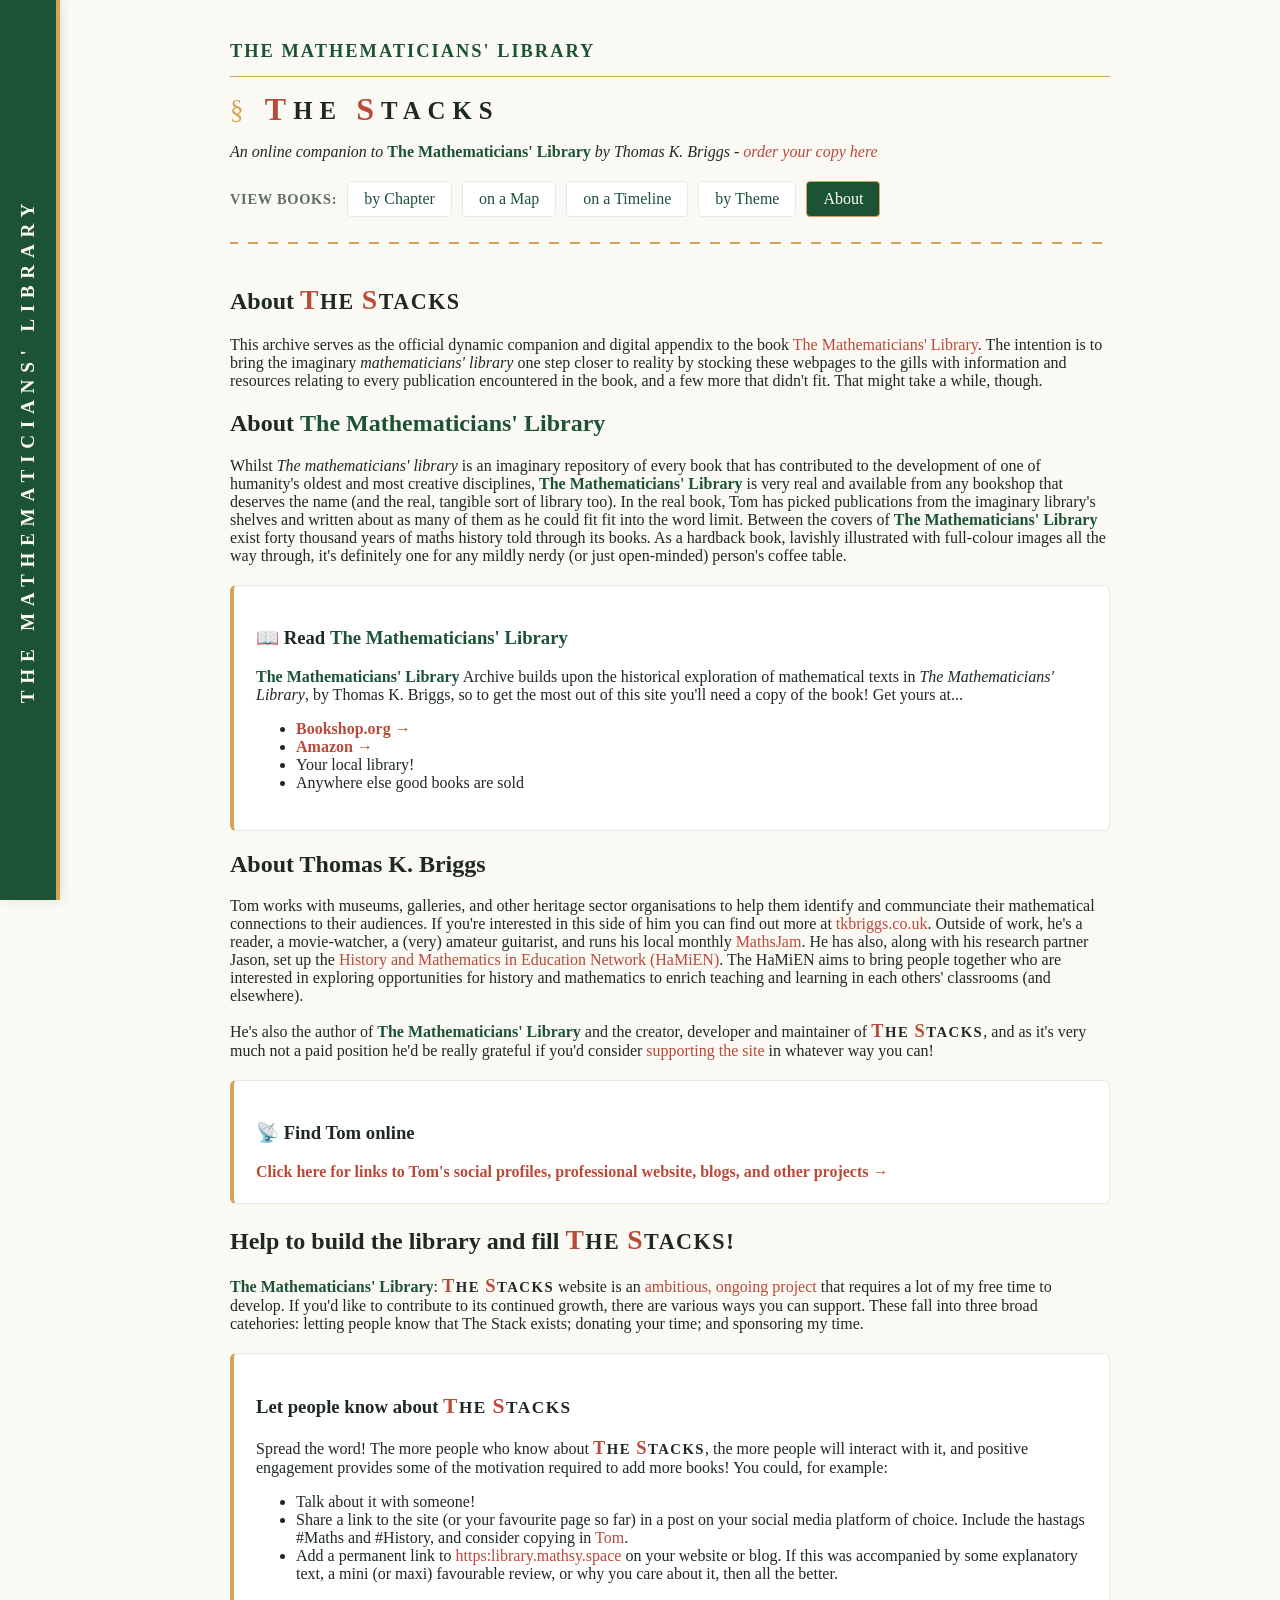
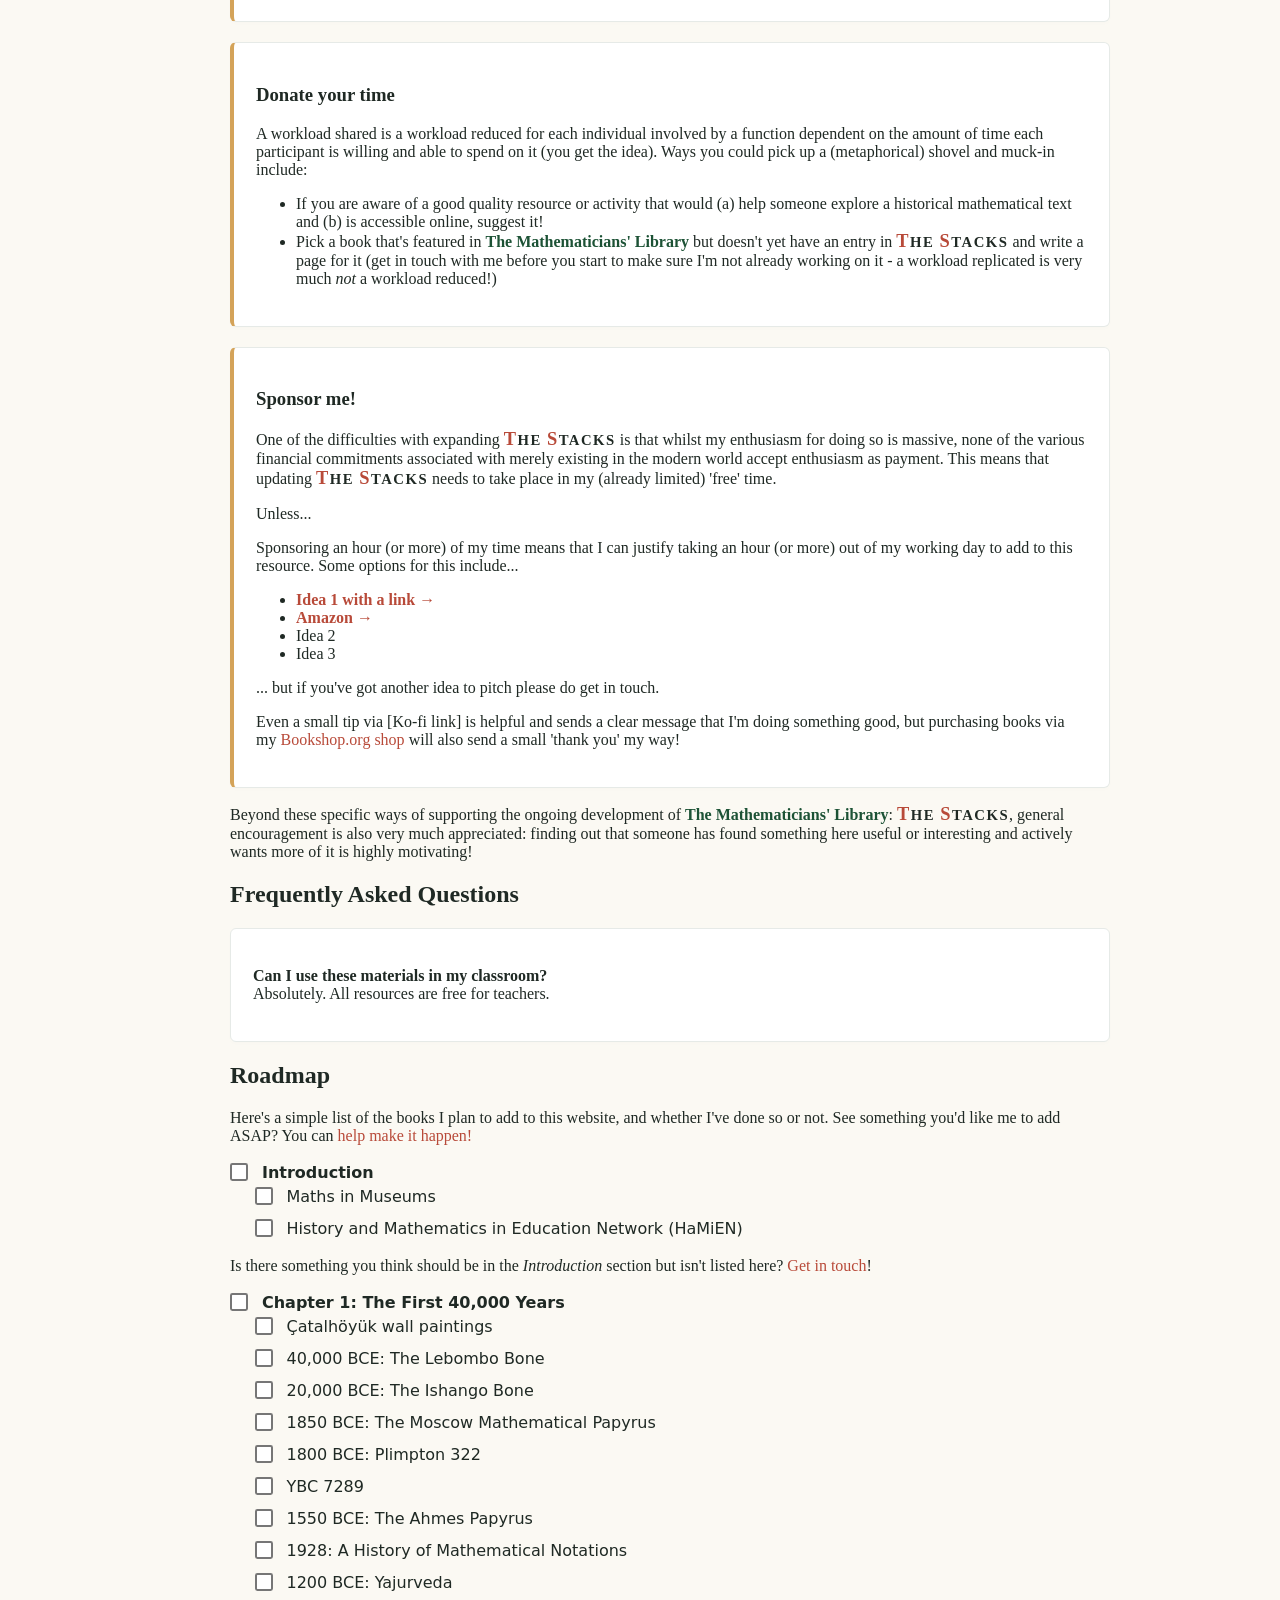
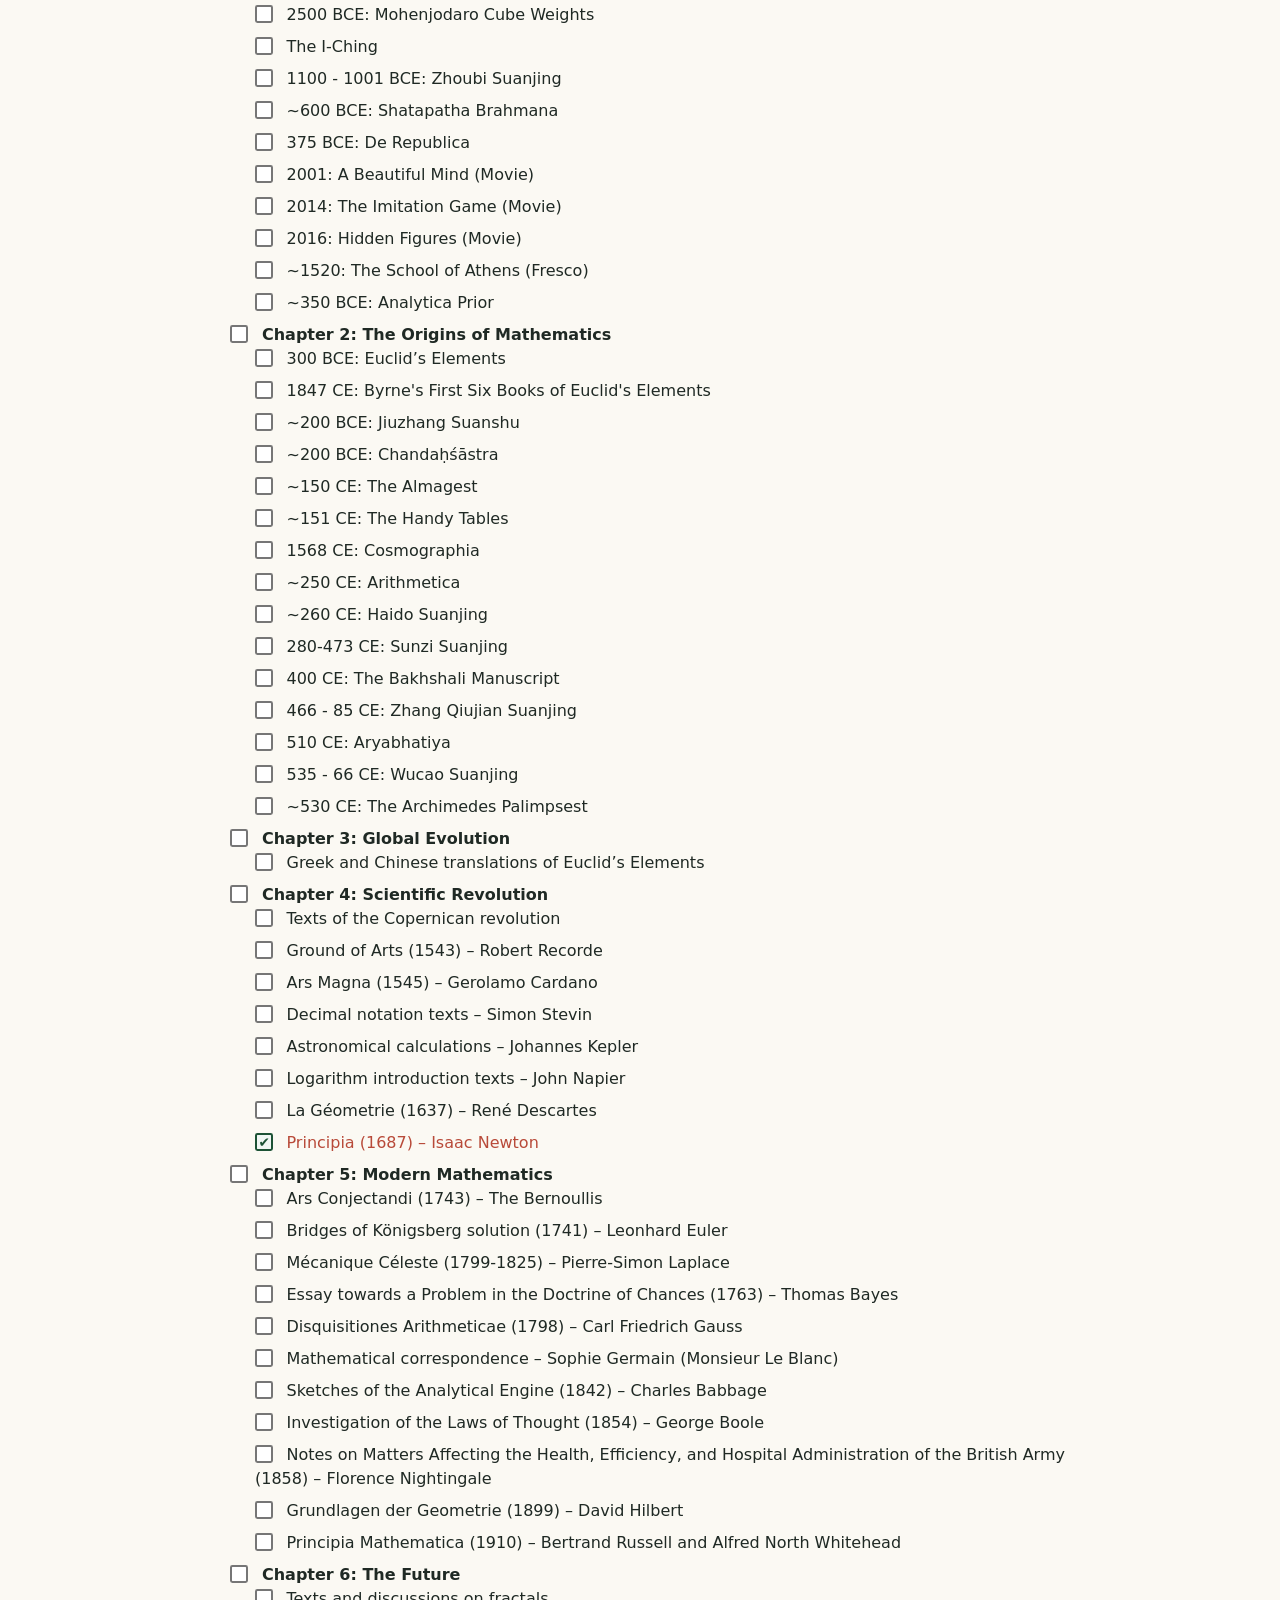
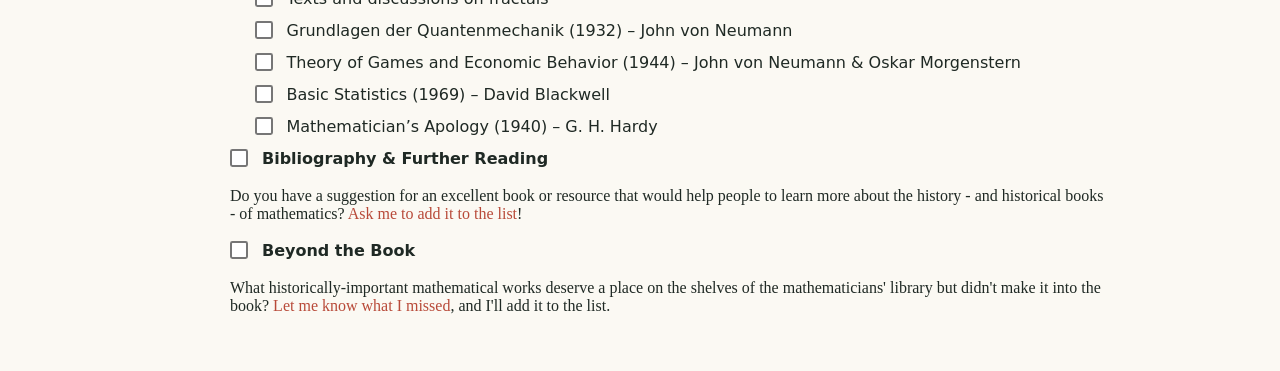
==== commit 01eda968: "Update print statement from 'Hello' to 'Goodbye'" ====
--- a/about.html
+++ b/about.html
@@ -190,7 +190,7 @@
       <li><input type="checkbox" disabled> Logarithm introduction texts – John Napier</li>
       <li><input type="checkbox" disabled> La Géometrie (1637) – René Descartes</li>
       <!-- Pre-checked item as requested -->
-      <li><input type="checkbox" checked disabled> <a href="books/newton-principia.html">Principia (1687) – Isaac Newton</a></li>
+      <li><input type="checkbox" checked disabled> <a href="../books/newton-principia.html">Principia (1687) – Isaac Newton</a></li>
     </ul>
   </li>
 
@@ -237,7 +237,7 @@
     <input type="checkbox" disabled>
     Beyond the Book
   </li>
-        <p>What historically-important mathematical works deserve a place on the shelves of the mathematicians' library but didn't make it into the book? <a href="#contact">Let me know what I missed</a>a>, and I'll add it to the list.</p>
+        <p>What historically-important mathematical works deserve a place on the shelves of the mathematicians' library but didn't make it into the book? <a href="#contact">Let me know what I missed</a>, and I'll add it to the list.</p>
 </ul>
 
 </main>
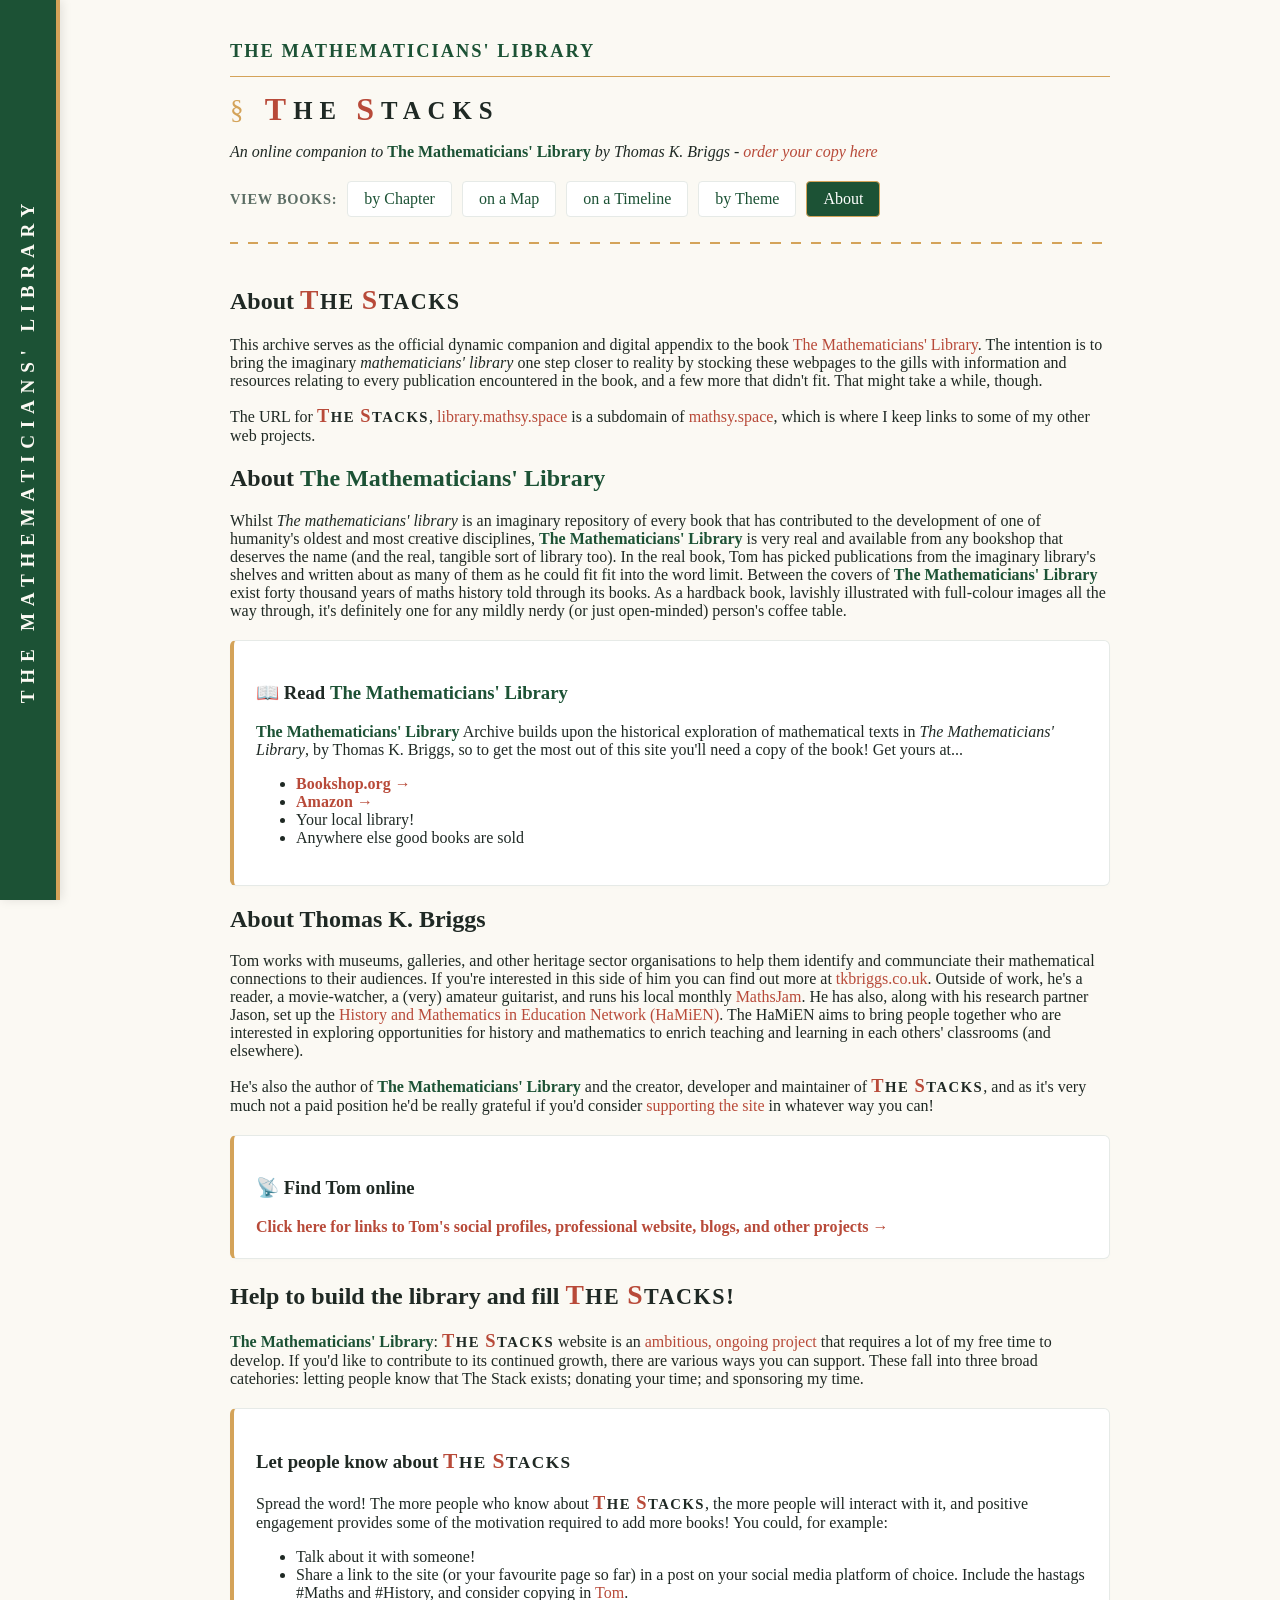
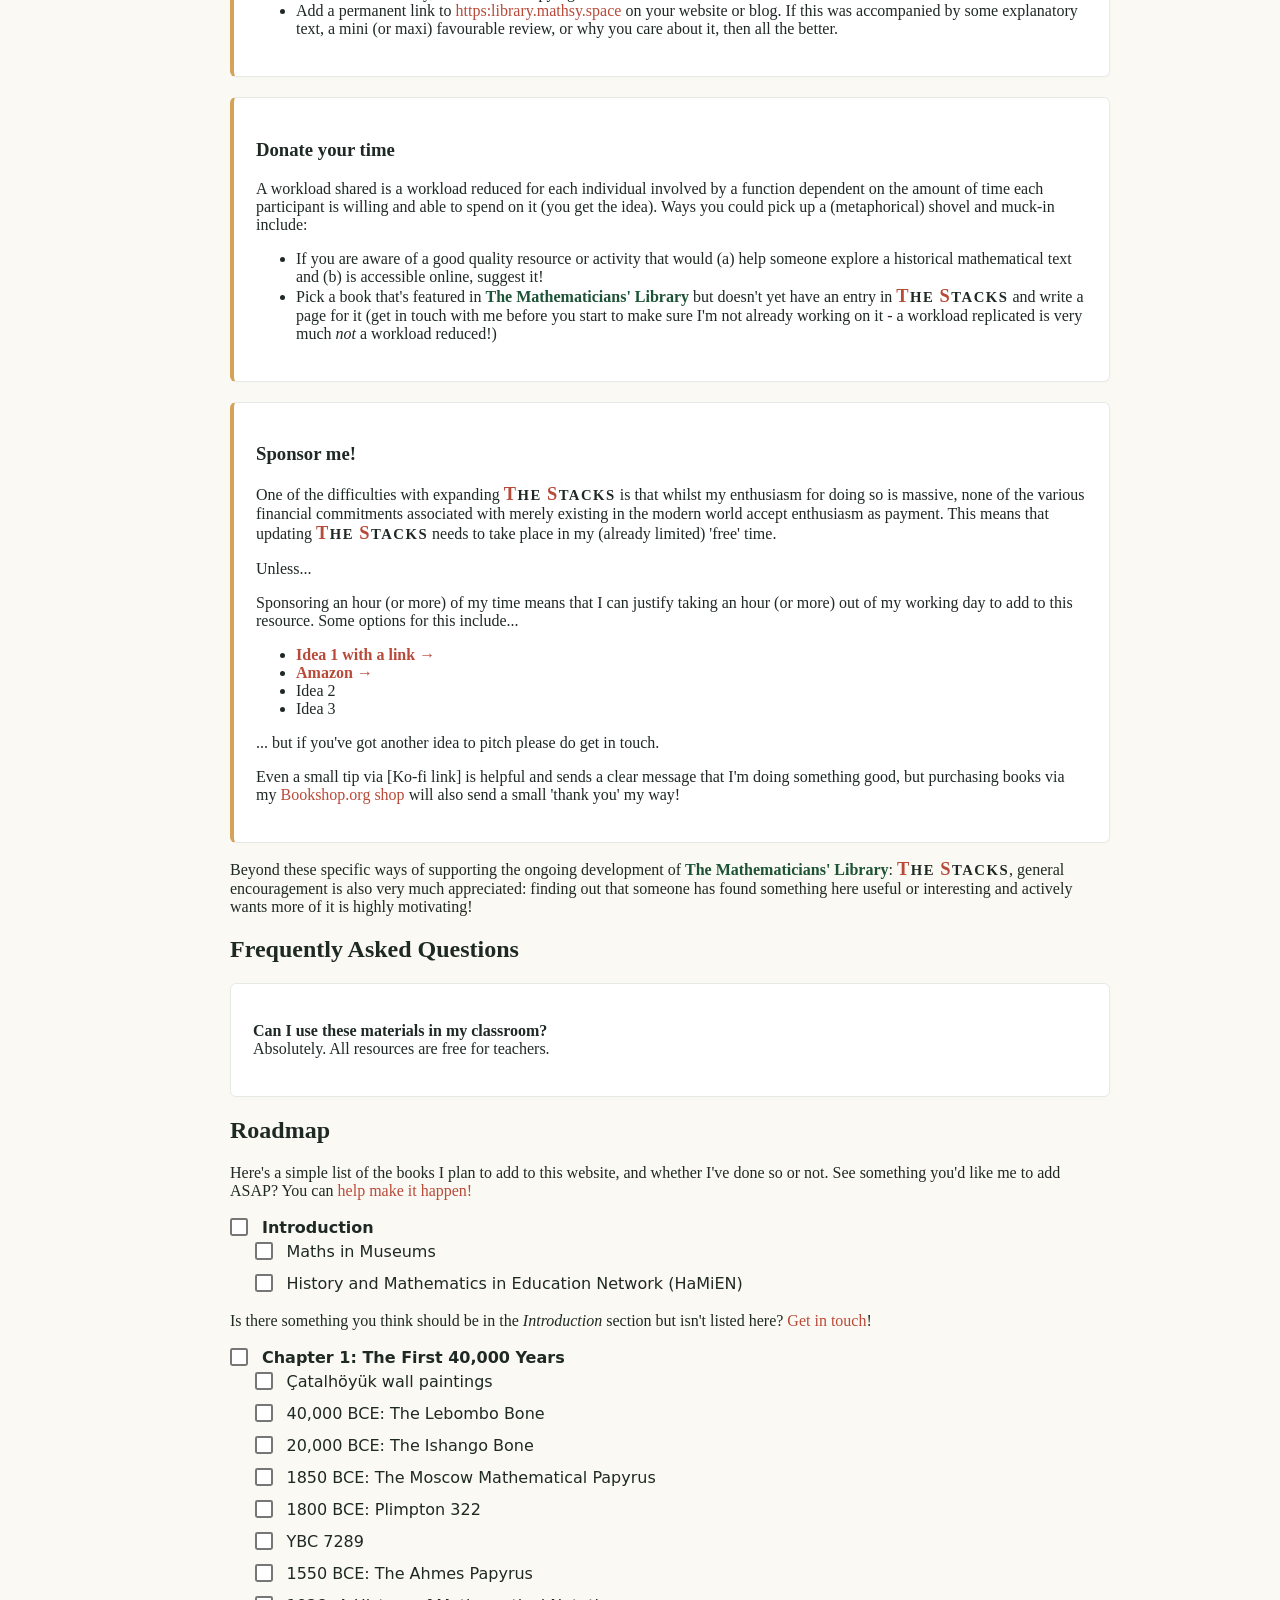
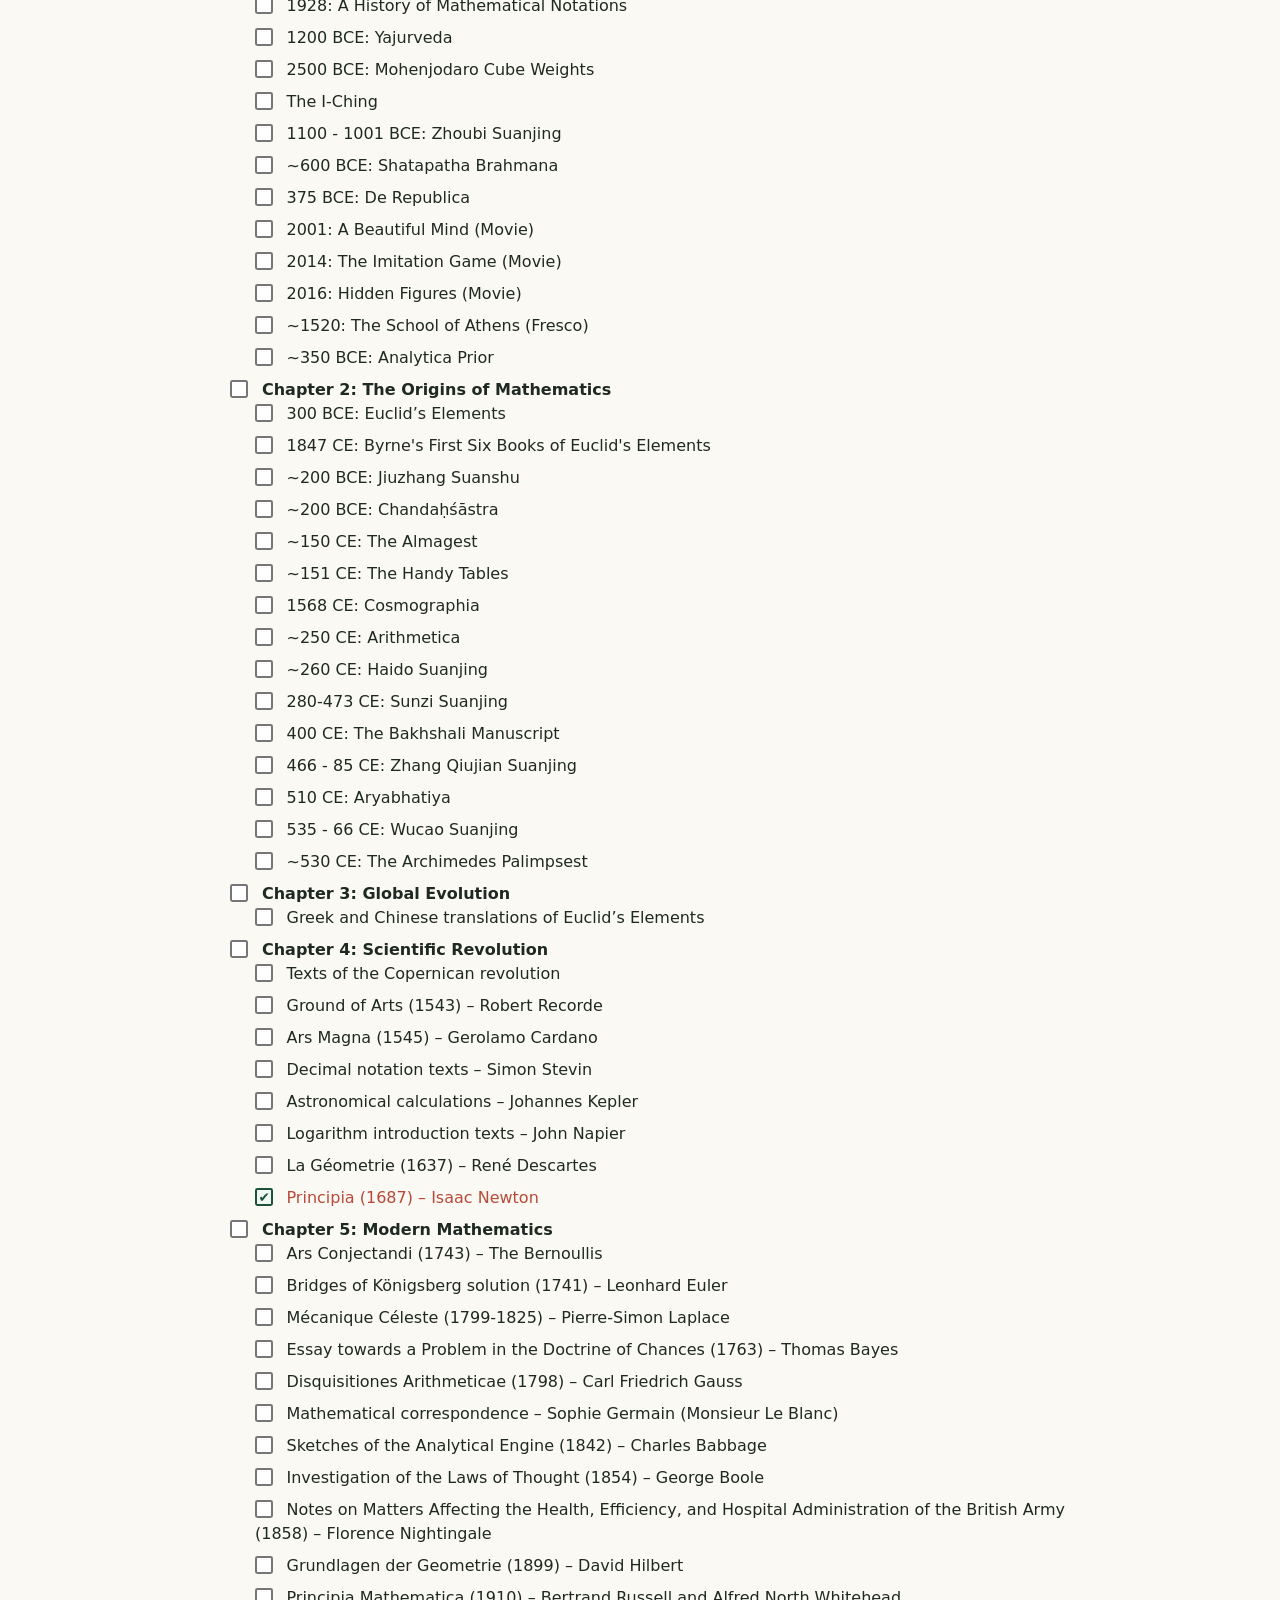
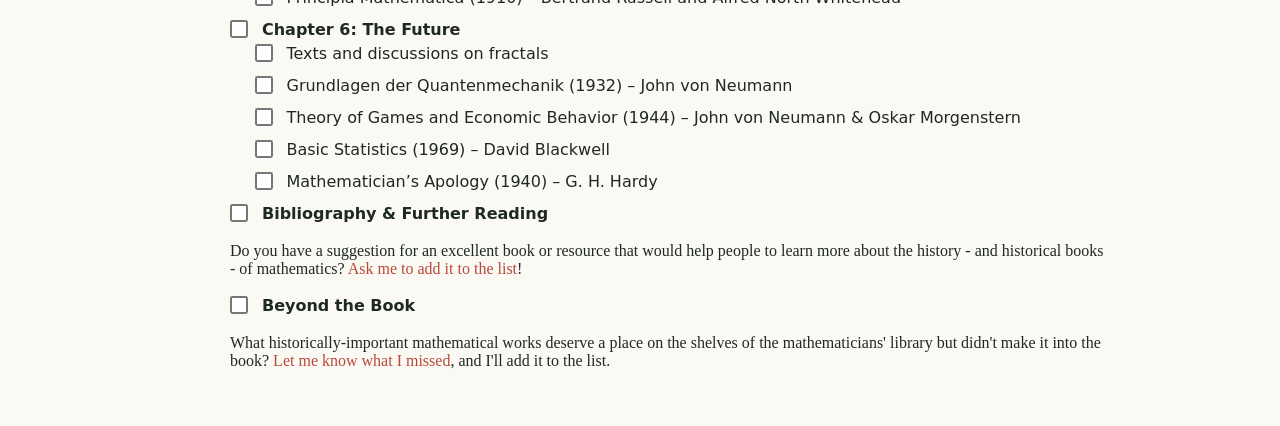
==== commit 769ad872: "Update about.html" ====
--- a/about.html
+++ b/about.html
@@ -6,7 +6,7 @@
     <link rel="icon" type="image/png" href="favicon.png" sizes="32x32">
 <link rel="apple-touch-icon" href="favicon.png">
 
-    <title>About The Mathematicians' Library Archive</title>
+    <title>About The Mathematicians' Library: The Stacks</title>
     <link rel="stylesheet" href="css/style.css">
     <link rel="canonical" href="https://library.mathsy.space/about">
 </head>
@@ -41,7 +41,8 @@
 </header>
 <main>
     <h2 id="about_thestacks">About <span class="inline-stacks-brand"><span>T</span>he <span>S</span>tacks</span></h2>
-    <p>This archive serves as the official dynamic companion and digital appendix to the book <a href="#about-matlib><span class="inline-book-title">The Mathematicians' Library</span></a>. The intention is to bring the imaginary <i>mathematicians' library</i> one step closer to reality by stocking these webpages to the gills with information and resources relating to every publication encountered in the book, and a few more that didn't fit. That might take a while, though.</p>
+    <p>This archive serves as the official dynamic companion and digital appendix to the book <a href="#about-matlib><span class="inline-book-title">The Mathematicians' Library</span></a>. The intention is to bring the imaginary <i>mathematicians' library</i> one step closer to reality by stocking these webpages to the gills with information and resources relating to every publication encountered in the book, and a few more that didn't fit. That might take a while, though.</p>
+<p>The URL for <span class="inline-stacks-brand"><span>T</span>he <span>S</span>tacks</span>, <a href="https://library.mathsy.space">library.mathsy.space</a> is a subdomain of <a href="https://mathsy.space target="_blank">mathsy.space</a>, which is where I keep links to some of my other web projects.</p>
     <h2 id="about_matlib">About <span class="inline-book-title">The Mathematicians' Library</span></h2>
     <p>Whilst <i>The mathematicians' library</i> is an imaginary repository of every book that has contributed to the development of one of humanity's oldest and most creative disciplines, <span class="inline-book-title">The Mathematicians' Library</span> is very real and available from any bookshop that deserves the name (and the real, tangible sort of library too). In the real book, Tom has picked publications from the imaginary library's shelves and written about as many of them as he could fit fit into the word limit. Between the covers of <span class="inline-book-title">The Mathematicians' Library</span> exist forty thousand years of maths history told through its books. As a hardback book, lavishly illustrated with full-colour images all the way through, it's definitely one for any mildly nerdy (or just open-minded) person's coffee table.</p>
     
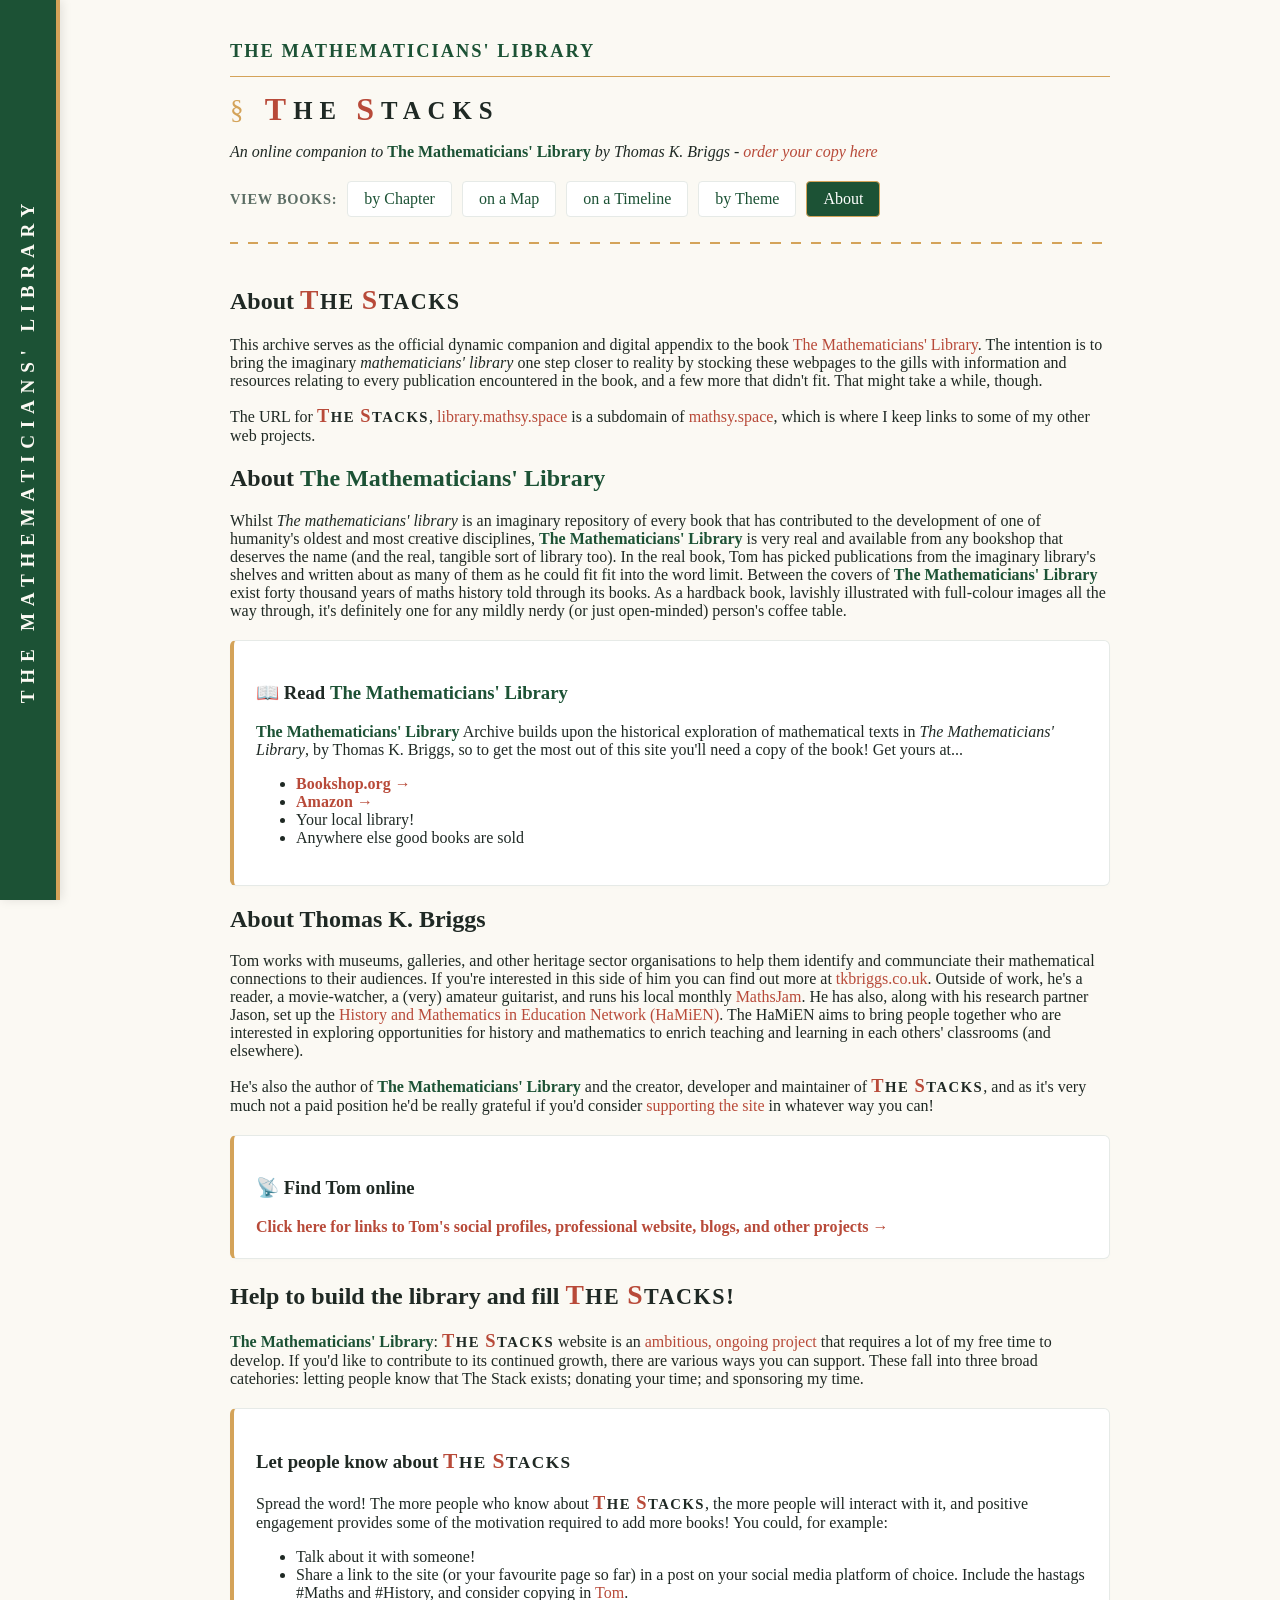
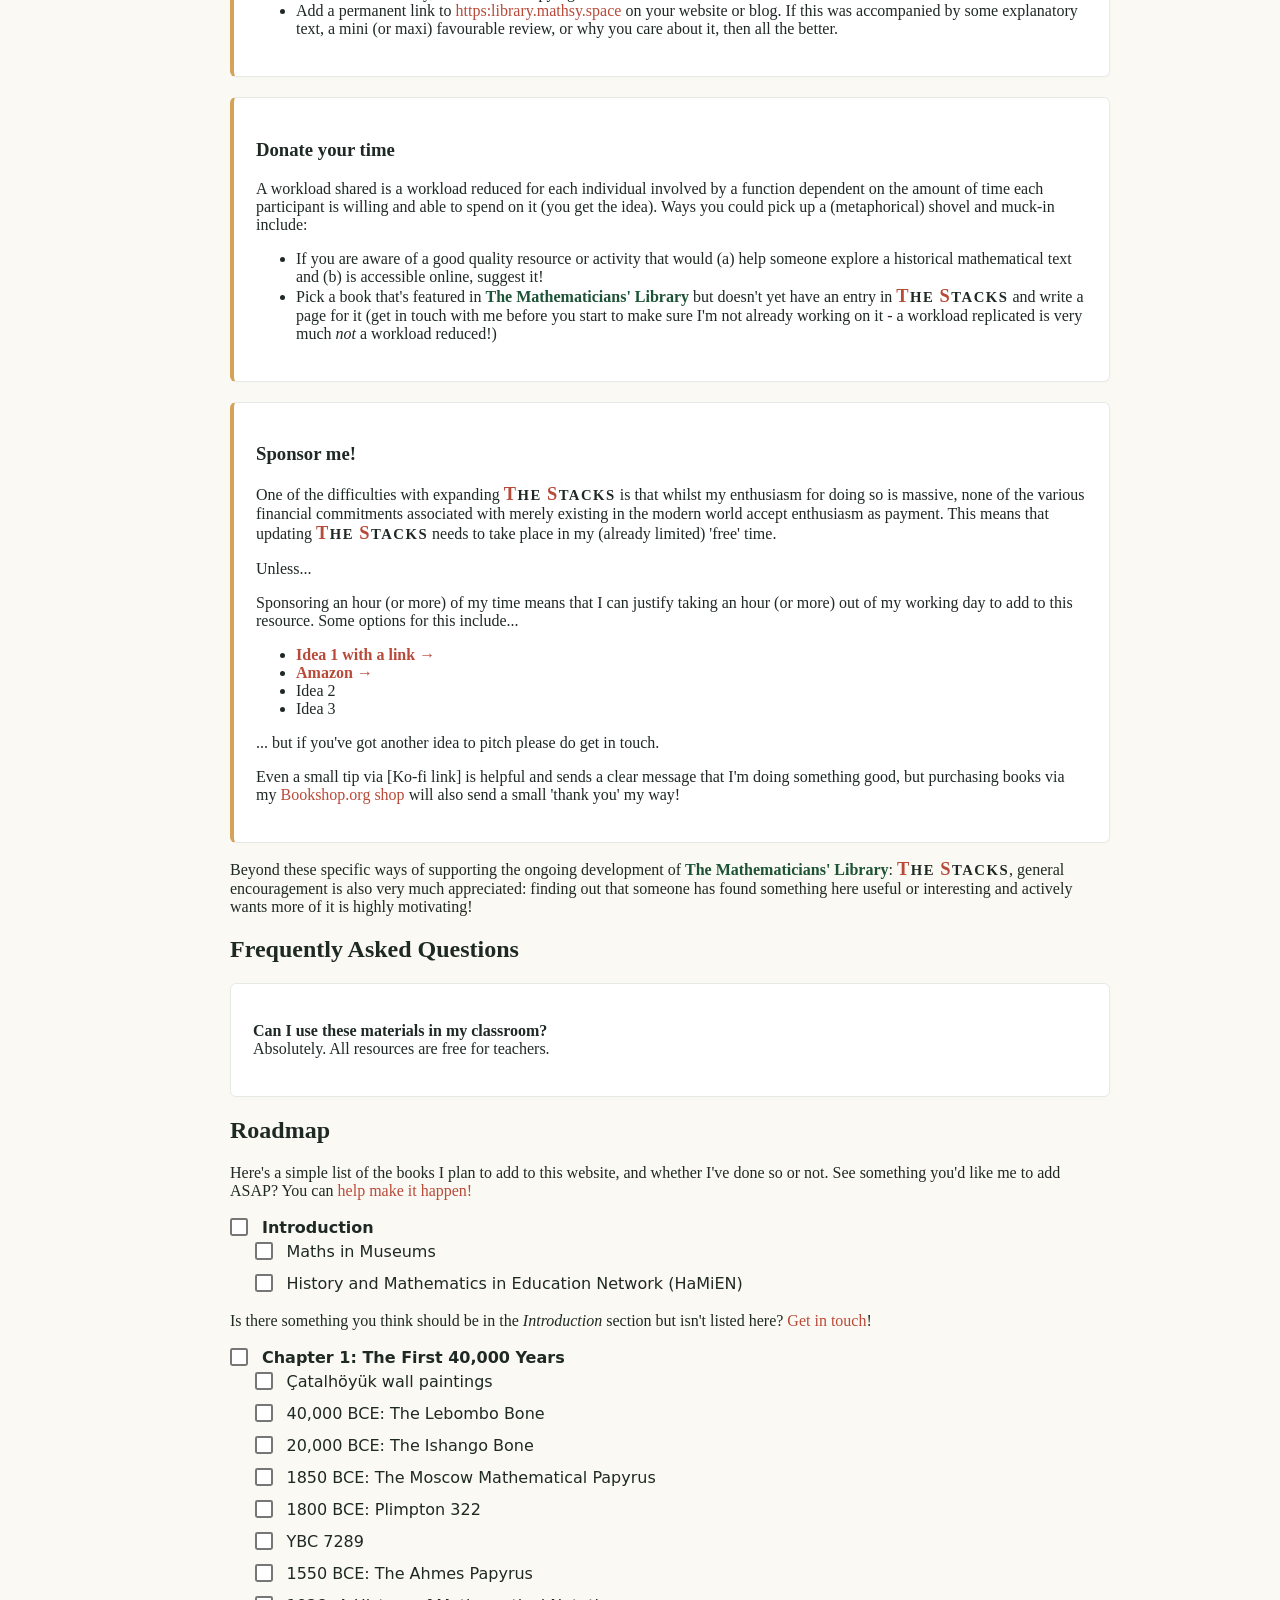
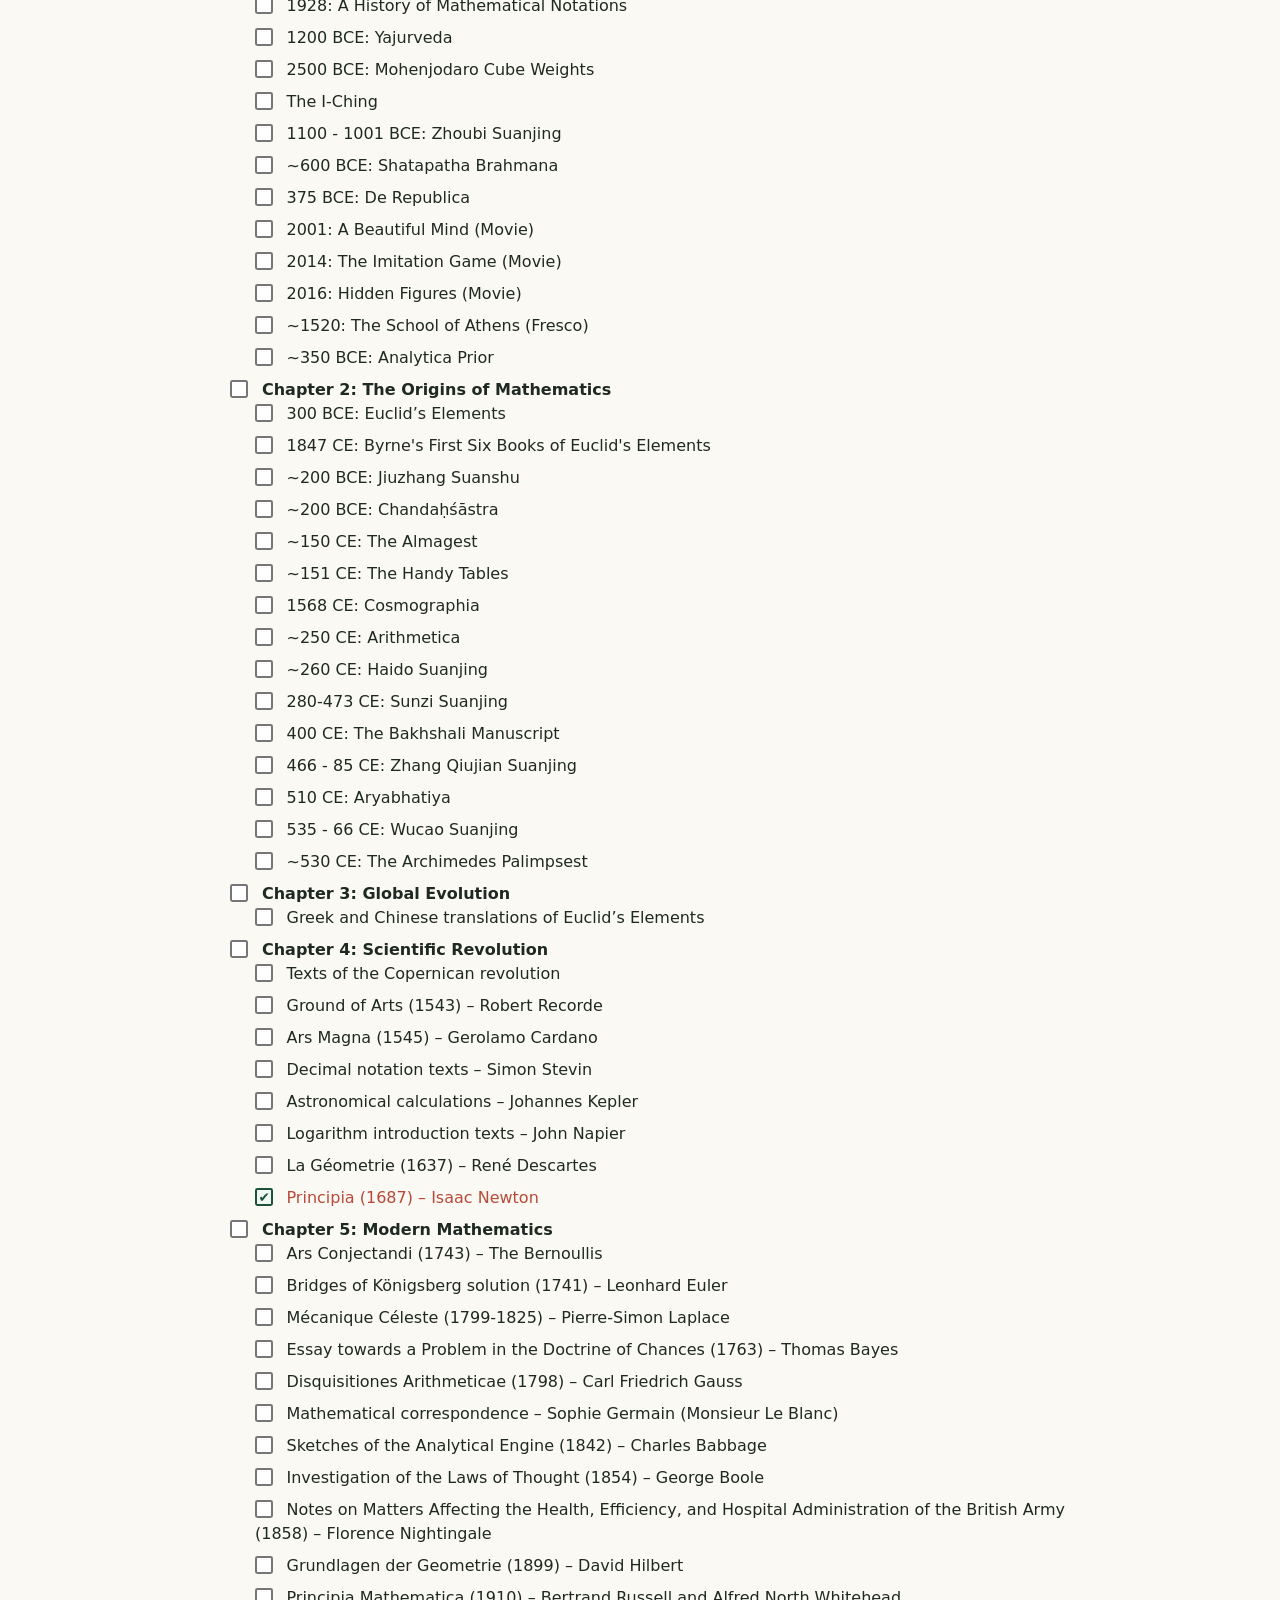
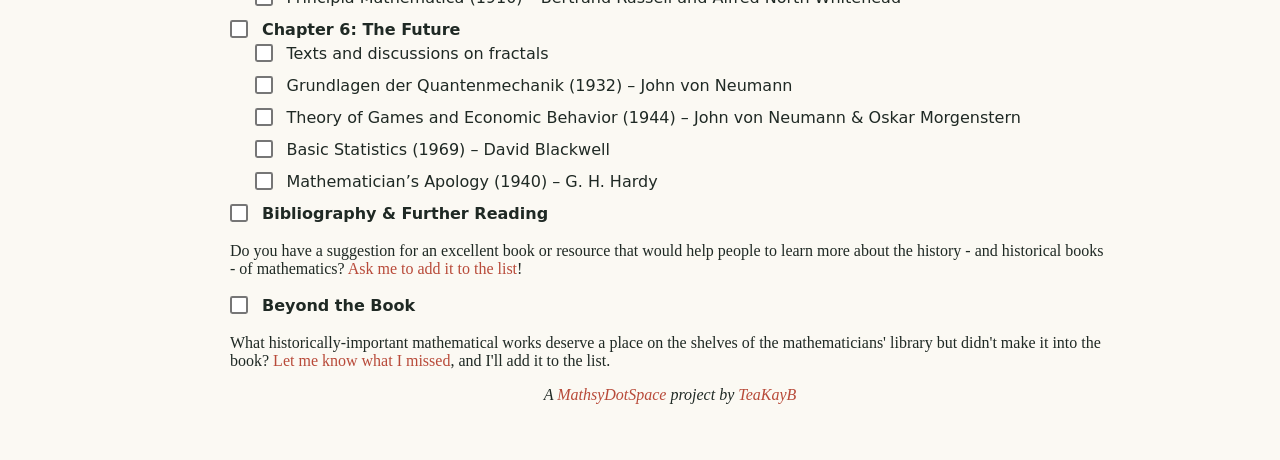
==== commit 6917c86a: "Update print statement from 'Hello' to 'Goodbye'" ====
--- a/about.html
+++ b/about.html
@@ -41,7 +41,7 @@
 </header>
 <main>
     <h2 id="about_thestacks">About <span class="inline-stacks-brand"><span>T</span>he <span>S</span>tacks</span></h2>
-    <p>This archive serves as the official dynamic companion and digital appendix to the book <a href="#about-matlib><span class="inline-book-title">The Mathematicians' Library</span></a>. The intention is to bring the imaginary <i>mathematicians' library</i> one step closer to reality by stocking these webpages to the gills with information and resources relating to every publication encountered in the book, and a few more that didn't fit. That might take a while, though.</p>
+    <p>This archive serves as the official dynamic companion and digital appendix to the book <a href="#about-matlib><span class="inline-book-title">The Mathematicians' Library</span></a>. The intention is to bring the imaginary <i>mathematicians' library</i> one step closer to reality by stocking these webpages to the gills with information and resources relating to every publication encountered in the book, and a few more that didn't fit. That might take a while, though.</p>
 <p>The URL for <span class="inline-stacks-brand"><span>T</span>he <span>S</span>tacks</span>, <a href="https://library.mathsy.space">library.mathsy.space</a> is a subdomain of <a href="https://mathsy.space target="_blank">mathsy.space</a>, which is where I keep links to some of my other web projects.</p>
     <h2 id="about_matlib">About <span class="inline-book-title">The Mathematicians' Library</span></h2>
     <p>Whilst <i>The mathematicians' library</i> is an imaginary repository of every book that has contributed to the development of one of humanity's oldest and most creative disciplines, <span class="inline-book-title">The Mathematicians' Library</span> is very real and available from any bookshop that deserves the name (and the real, tangible sort of library too). In the real book, Tom has picked publications from the imaginary library's shelves and written about as many of them as he could fit fit into the word limit. Between the covers of <span class="inline-book-title">The Mathematicians' Library</span> exist forty thousand years of maths history told through its books. As a hardback book, lavishly illustrated with full-colour images all the way through, it's definitely one for any mildly nerdy (or just open-minded) person's coffee table.</p>
@@ -241,6 +241,10 @@
         <p>What historically-important mathematical works deserve a place on the shelves of the mathematicians' library but didn't make it into the book? <a href="#contact">Let me know what I missed</a>, and I'll add it to the list.</p>
 </ul>
 
+    <footer></footer>
+
+    <p style="font-style: italic; text-align: center;"> A <a href="https://mathsy.space" target="_blank">MathsyDotSpace</a> project by <a href="https://mathsy.space">TeaKayB</a></p>
+
 </main>
 
 </div>
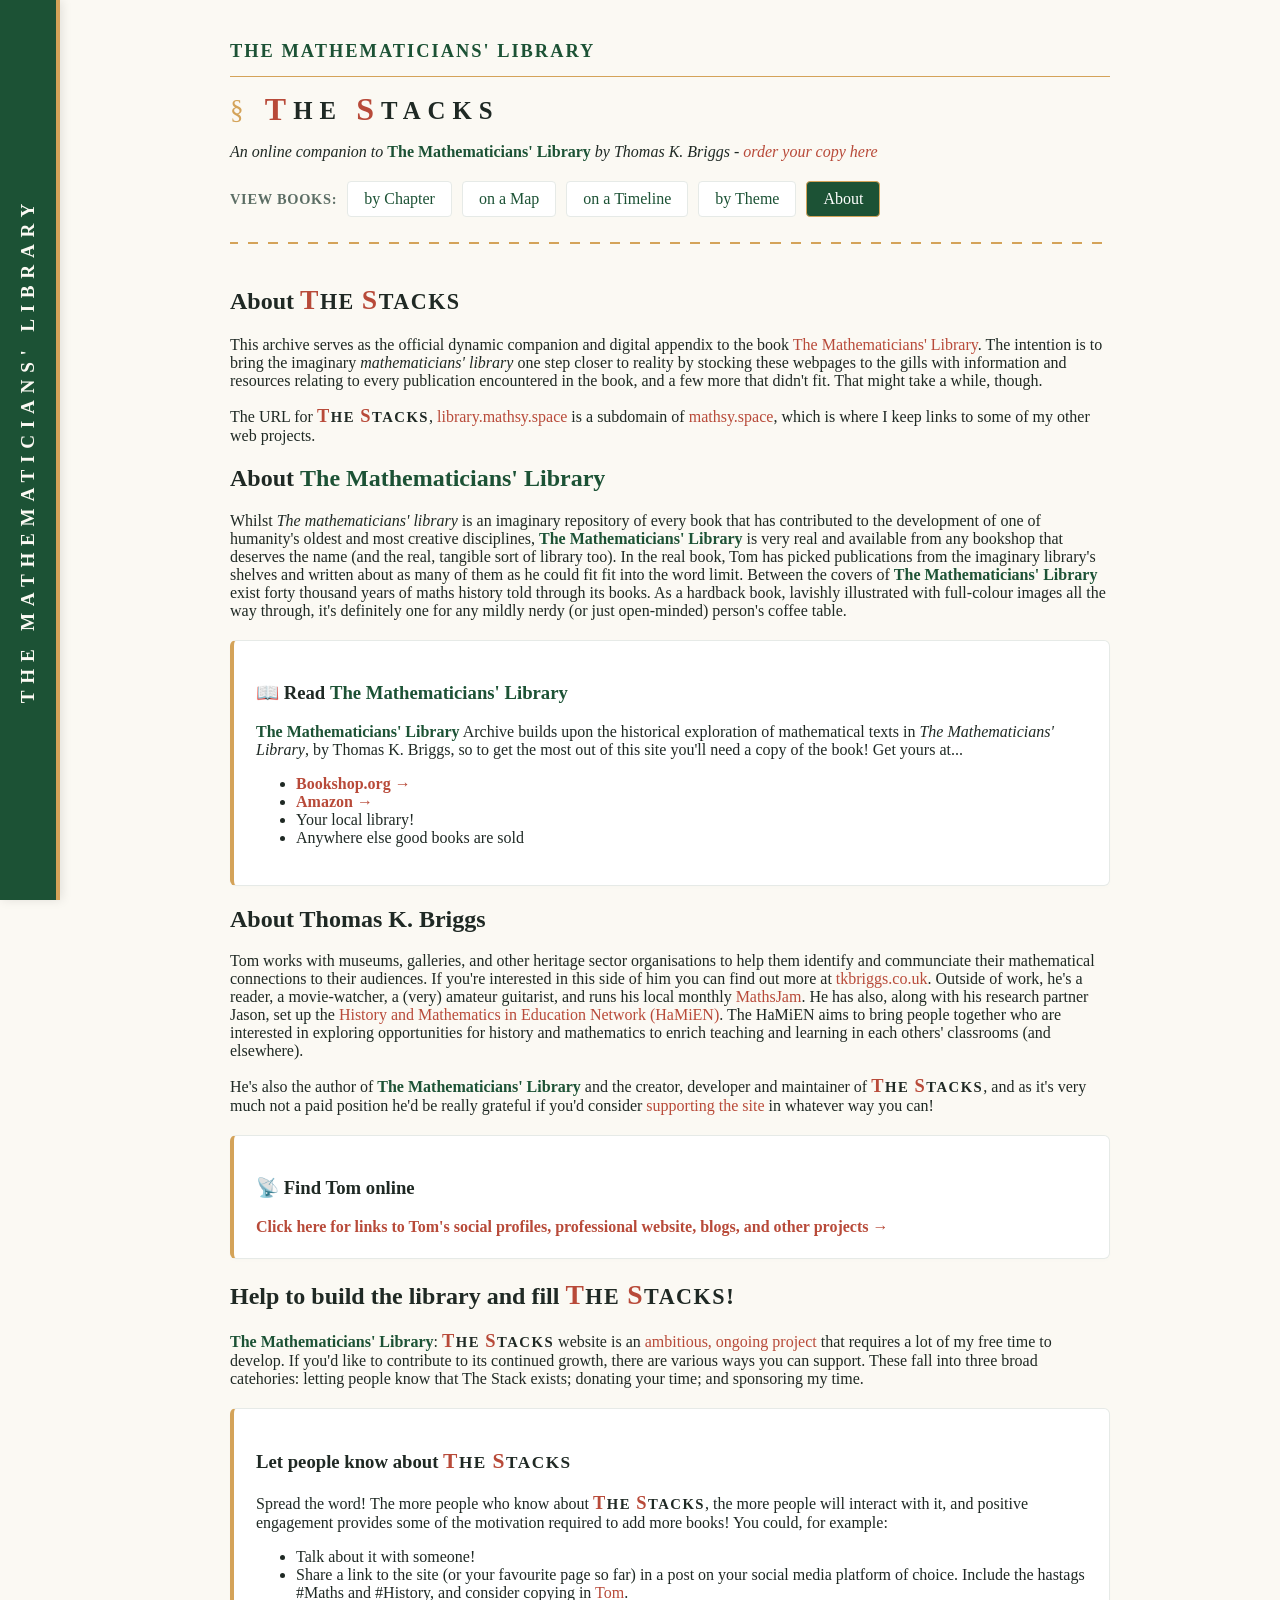
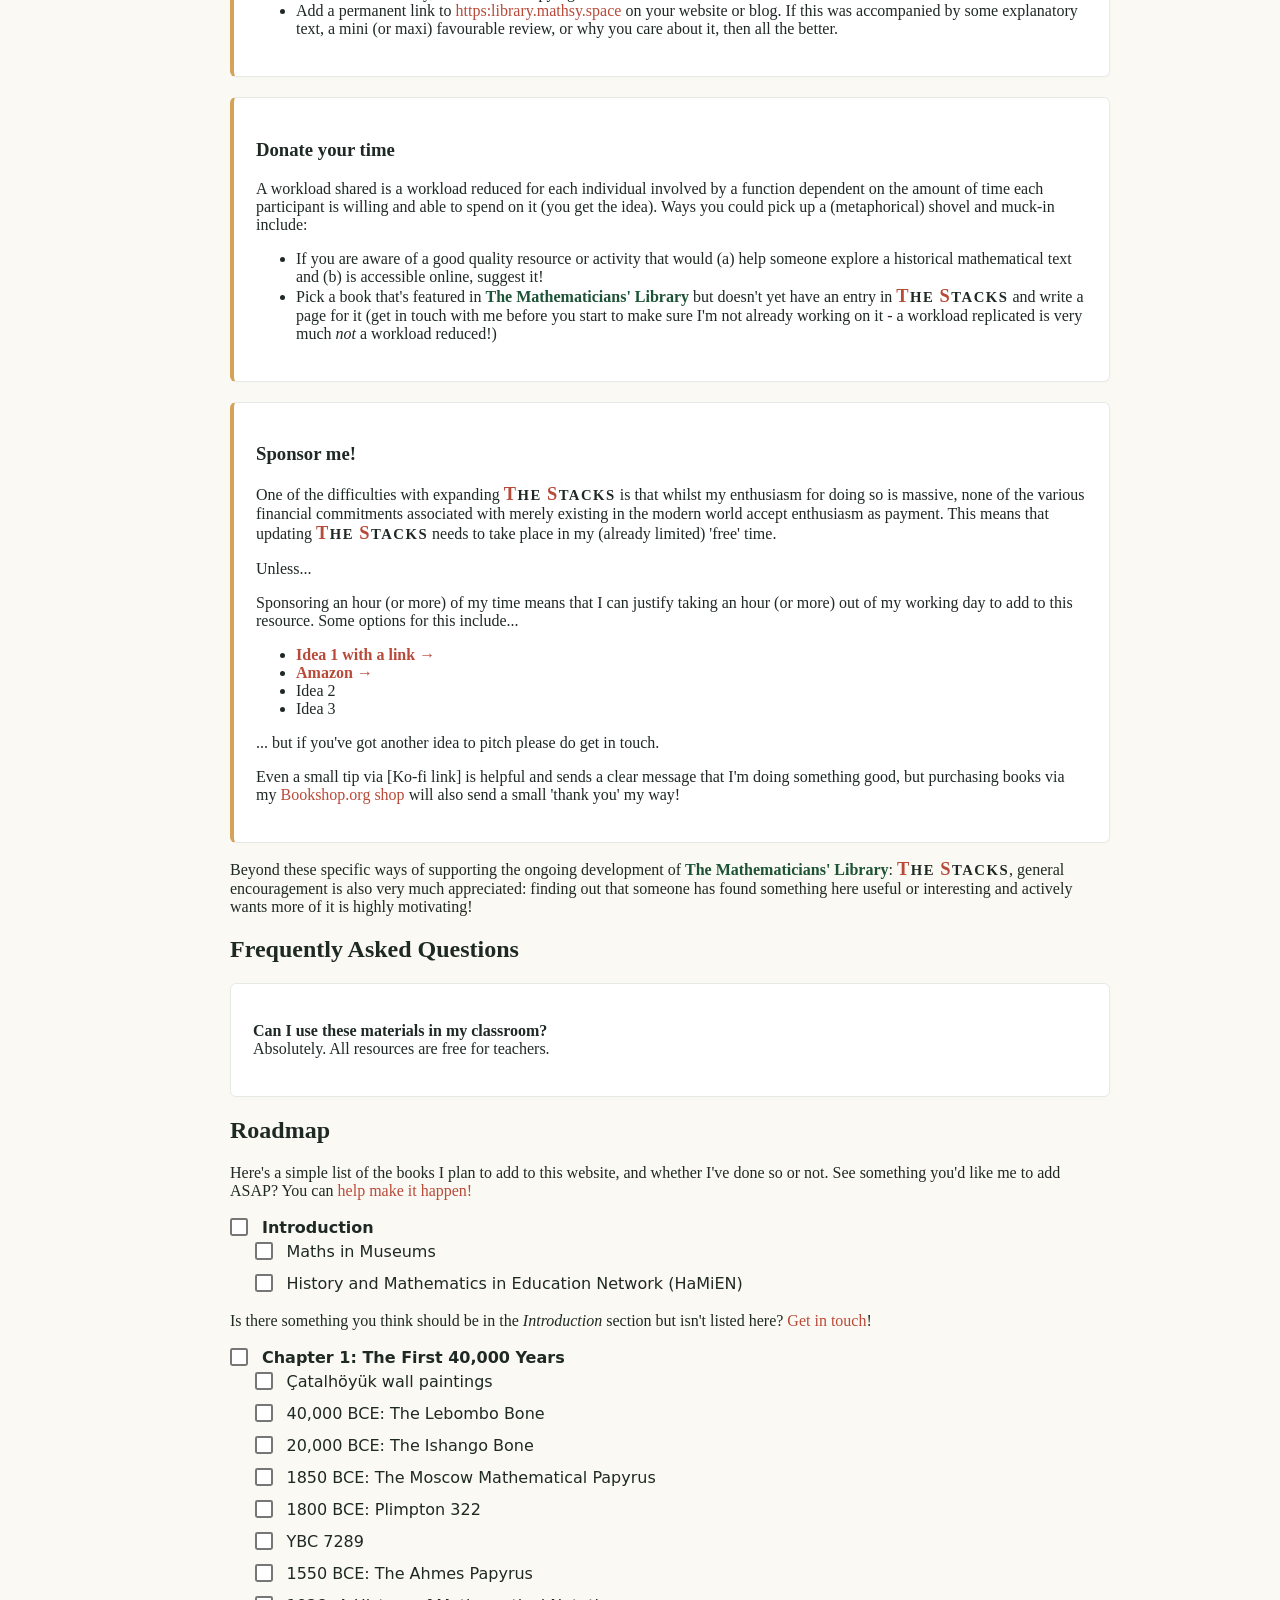
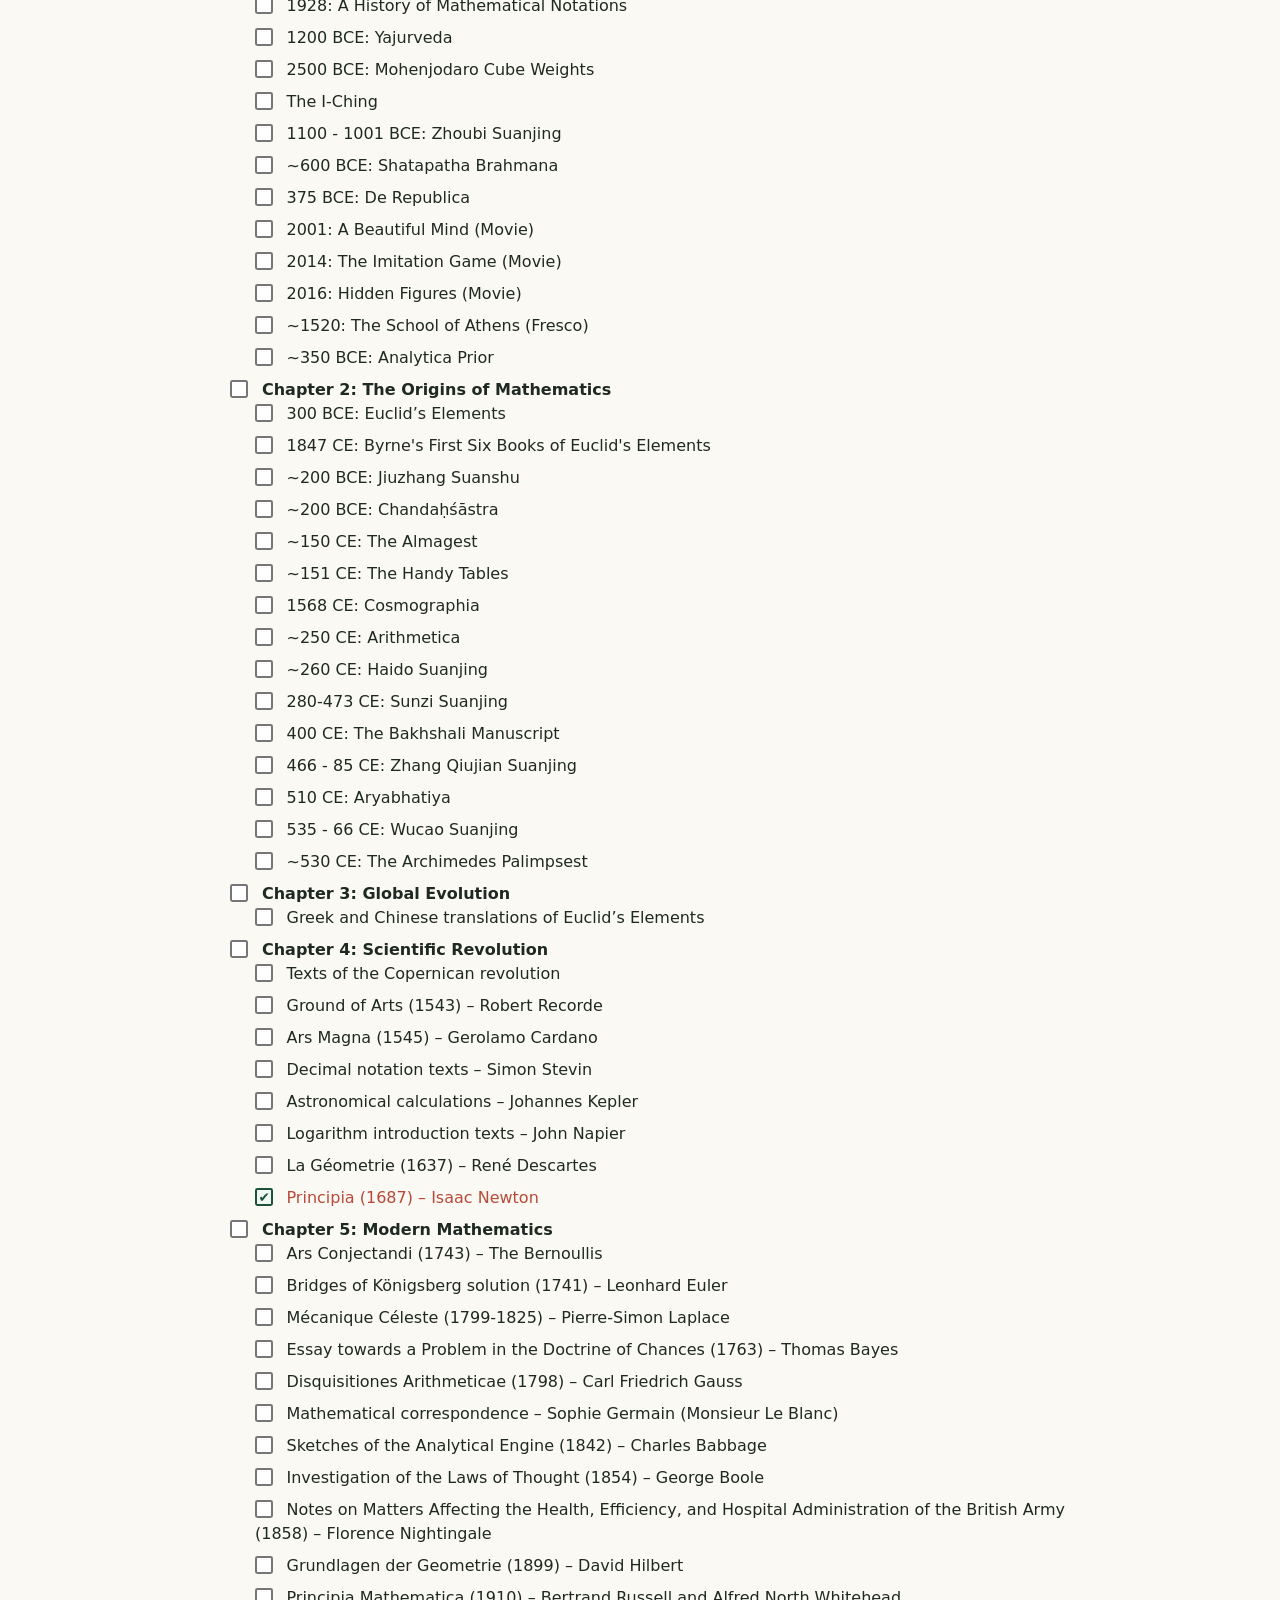
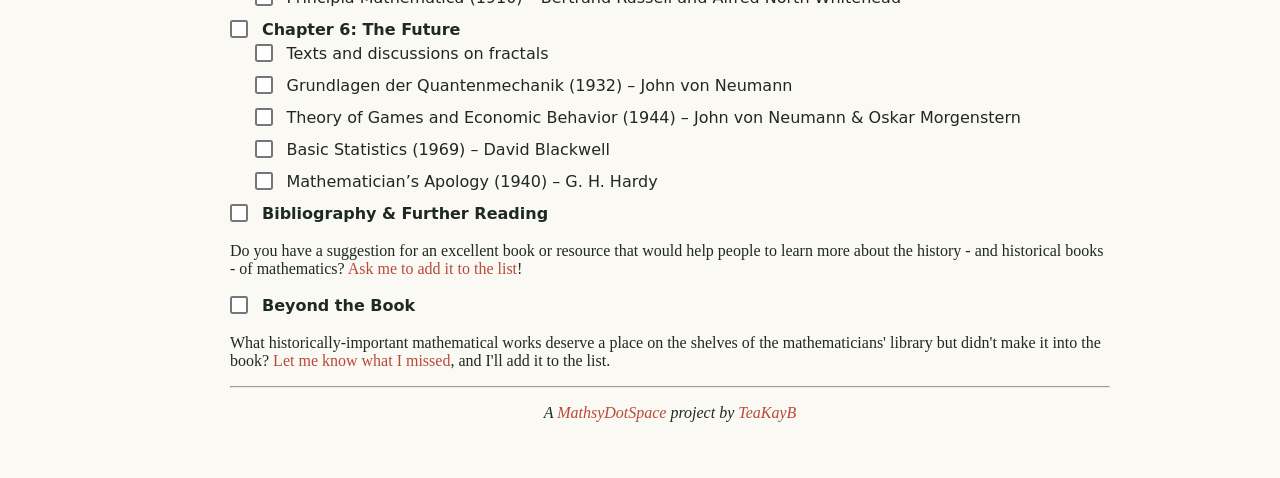
==== commit 73c6e335: "Update print statement to say 'Goodbye World'" ====
--- a/about.html
+++ b/about.html
@@ -242,7 +242,7 @@
 </ul>
 
     <footer></footer>
-
+    <hr>
     <p style="font-style: italic; text-align: center;"> A <a href="https://mathsy.space" target="_blank">MathsyDotSpace</a> project by <a href="https://mathsy.space">TeaKayB</a></p>
 
 </main>
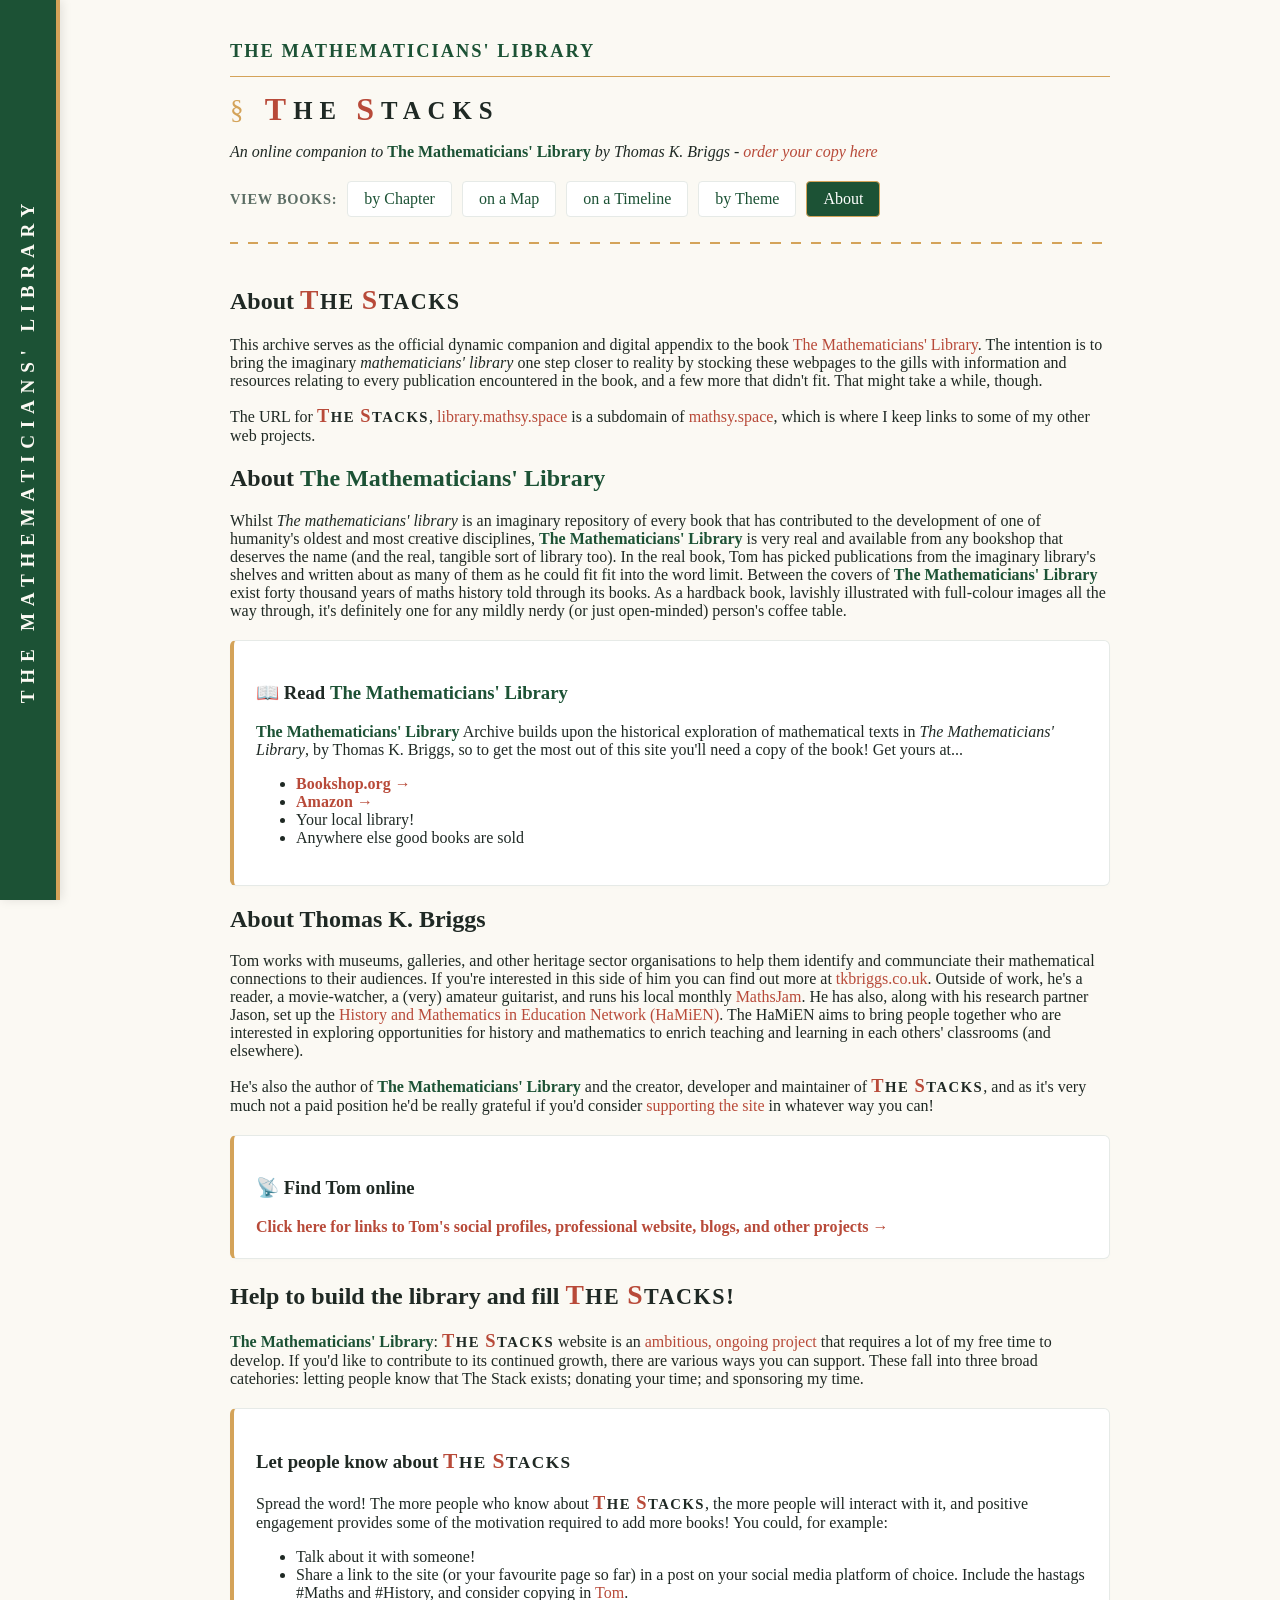
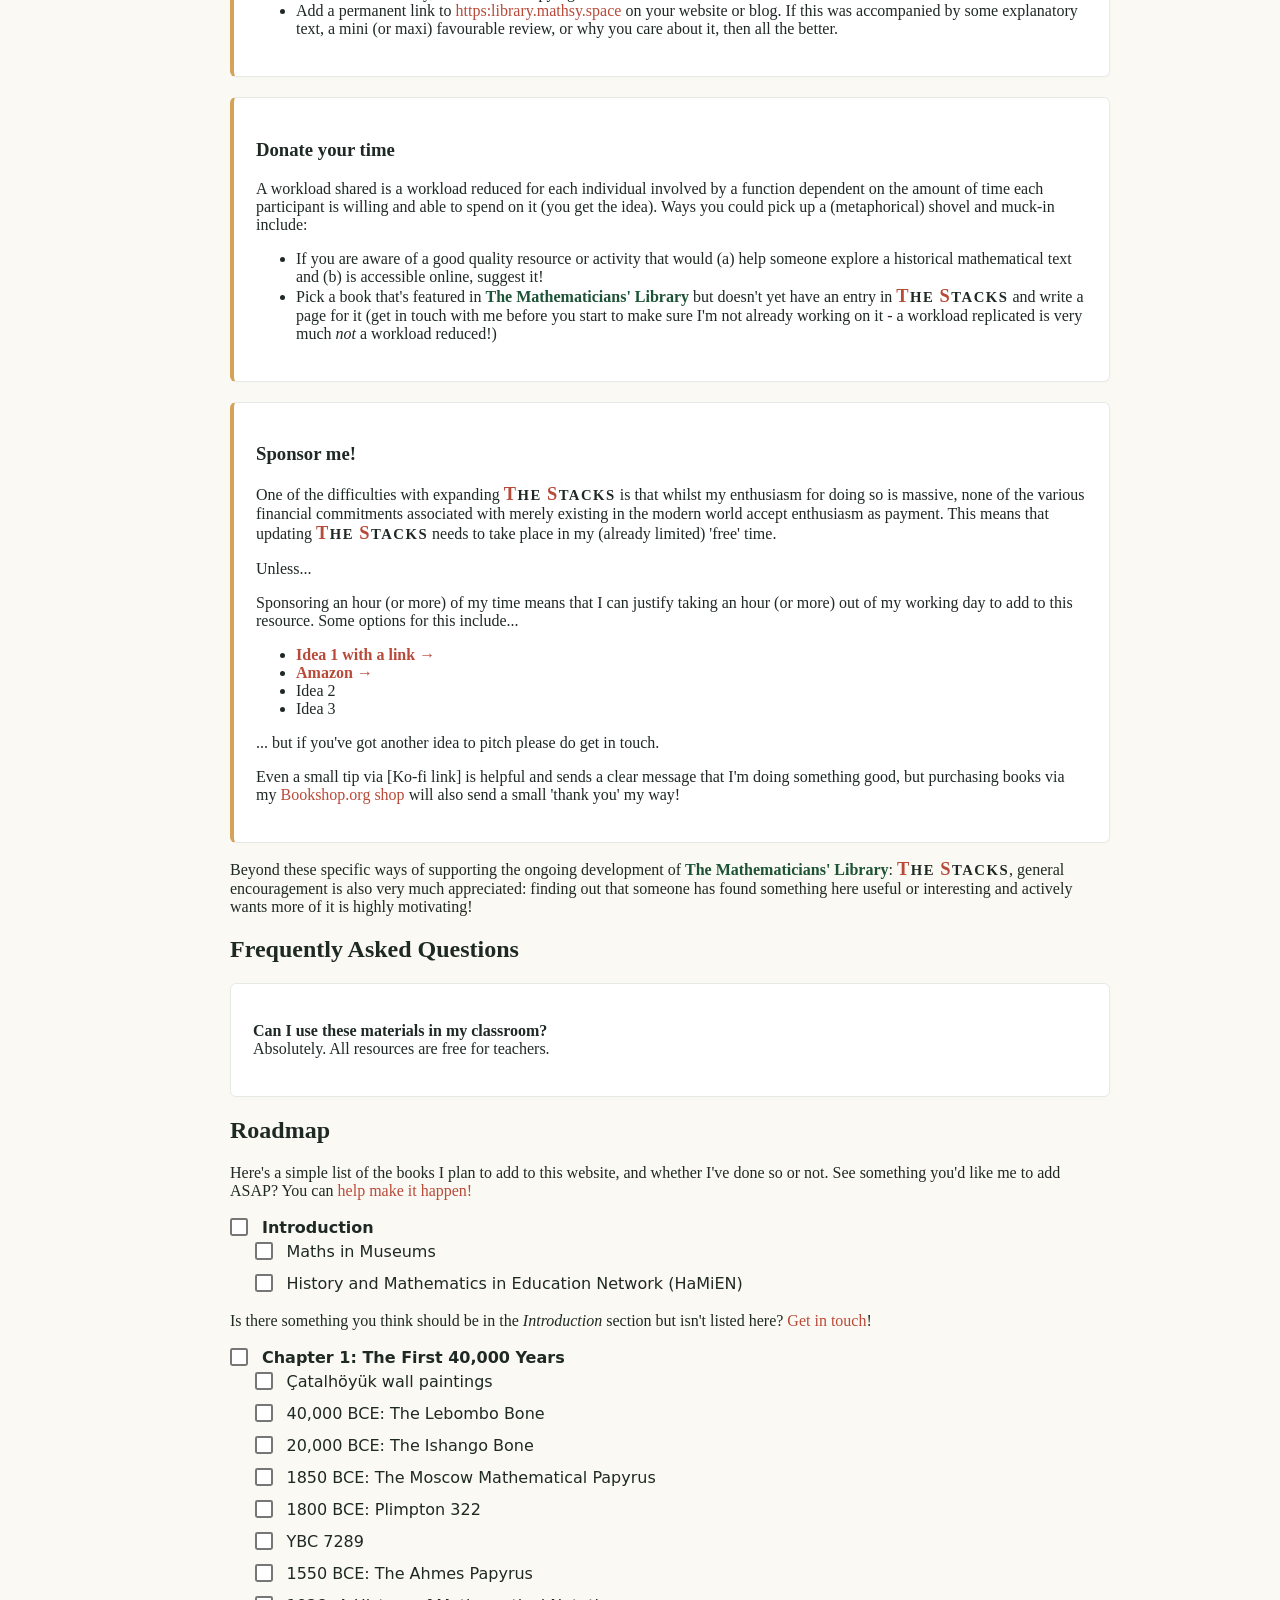
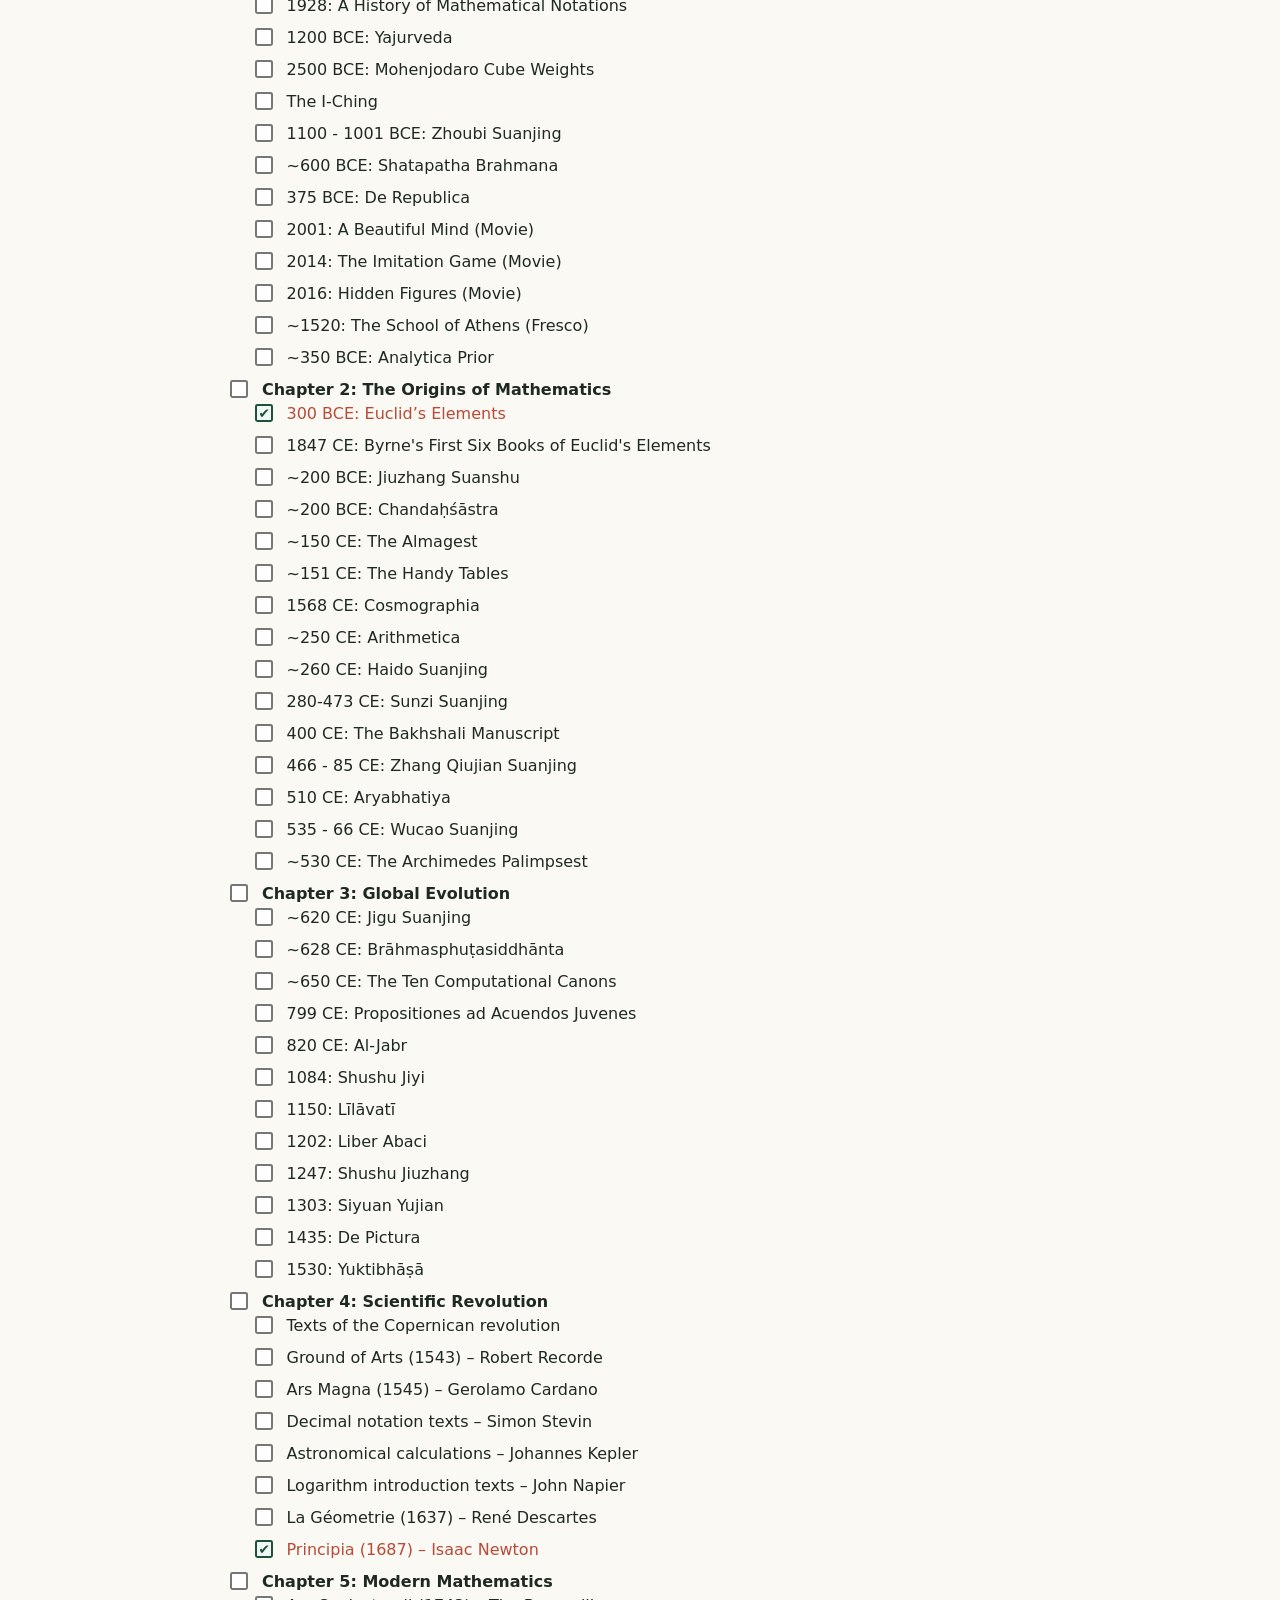
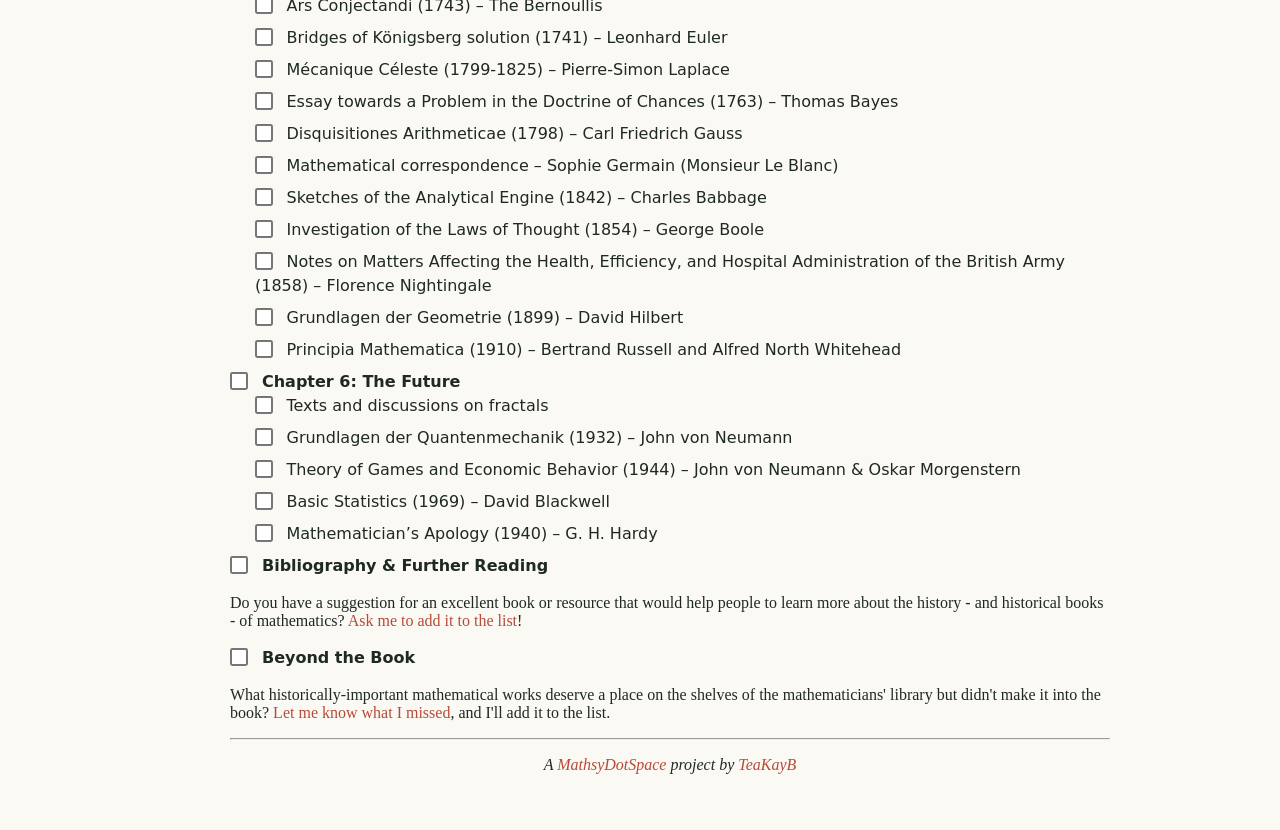
==== commit 24bedfb3: "Update print statement from 'Hello' to 'Goodbye'" ====
--- a/about.html
+++ b/about.html
@@ -151,7 +151,7 @@
     <input type="checkbox" disabled>
     Chapter 2: The Origins of Mathematics
     <ul>
-      <li><input type="checkbox" disabled> 300 BCE: Euclid’s Elements</li>
+      <li><input type="checkbox" checked disabled> <a href="..books/euclid-elements.html">300 BCE: Euclid’s Elements</a></li>
         <li><input type="checkbox" disabled> 1847 CE: Byrne's First Six Books of Euclid's Elements</li>
         <li><input type="checkbox" disabled> ~200 BCE: Jiuzhang Suanshu</li>
         <li><input type="checkbox" disabled> ~200 BCE: Chandaḥśāstra</li>
@@ -174,7 +174,18 @@
     <input type="checkbox" disabled>
     Chapter 3: Global Evolution
     <ul>
-      <li><input type="checkbox" disabled> Greek and Chinese translations of Euclid’s Elements</li>
+      <li><input type="checkbox" disabled> ~620 CE: Jigu Suanjing</li>
+      <li><input type="checkbox" disabled> ~628 CE: Brāhmasphuṭasiddhānta</li>
+      <li><input type="checkbox" disabled> ~650 CE: The Ten Computational Canons</li>
+      <li><input type="checkbox" disabled> 799 CE: Propositiones ad Acuendos Juvenes</li>
+      <li><input type="checkbox" disabled> 820 CE: Al-Jabr</li>
+      <li><input type="checkbox" disabled> 1084: Shushu Jiyi</li>
+      <li><input type="checkbox" disabled> 1150: Līlāvatī</li>
+      <li><input type="checkbox" disabled> 1202: Liber Abaci</li>
+      <li><input type="checkbox" disabled> 1247: Shushu Jiuzhang</li>
+      <li><input type="checkbox" disabled> 1303: Siyuan Yujian</li>
+      <li><input type="checkbox" disabled> 1435: De Pictura</li>
+      <li><input type="checkbox" disabled> 1530: Yuktibhāṣā</li>
     </ul>
   </li>
 
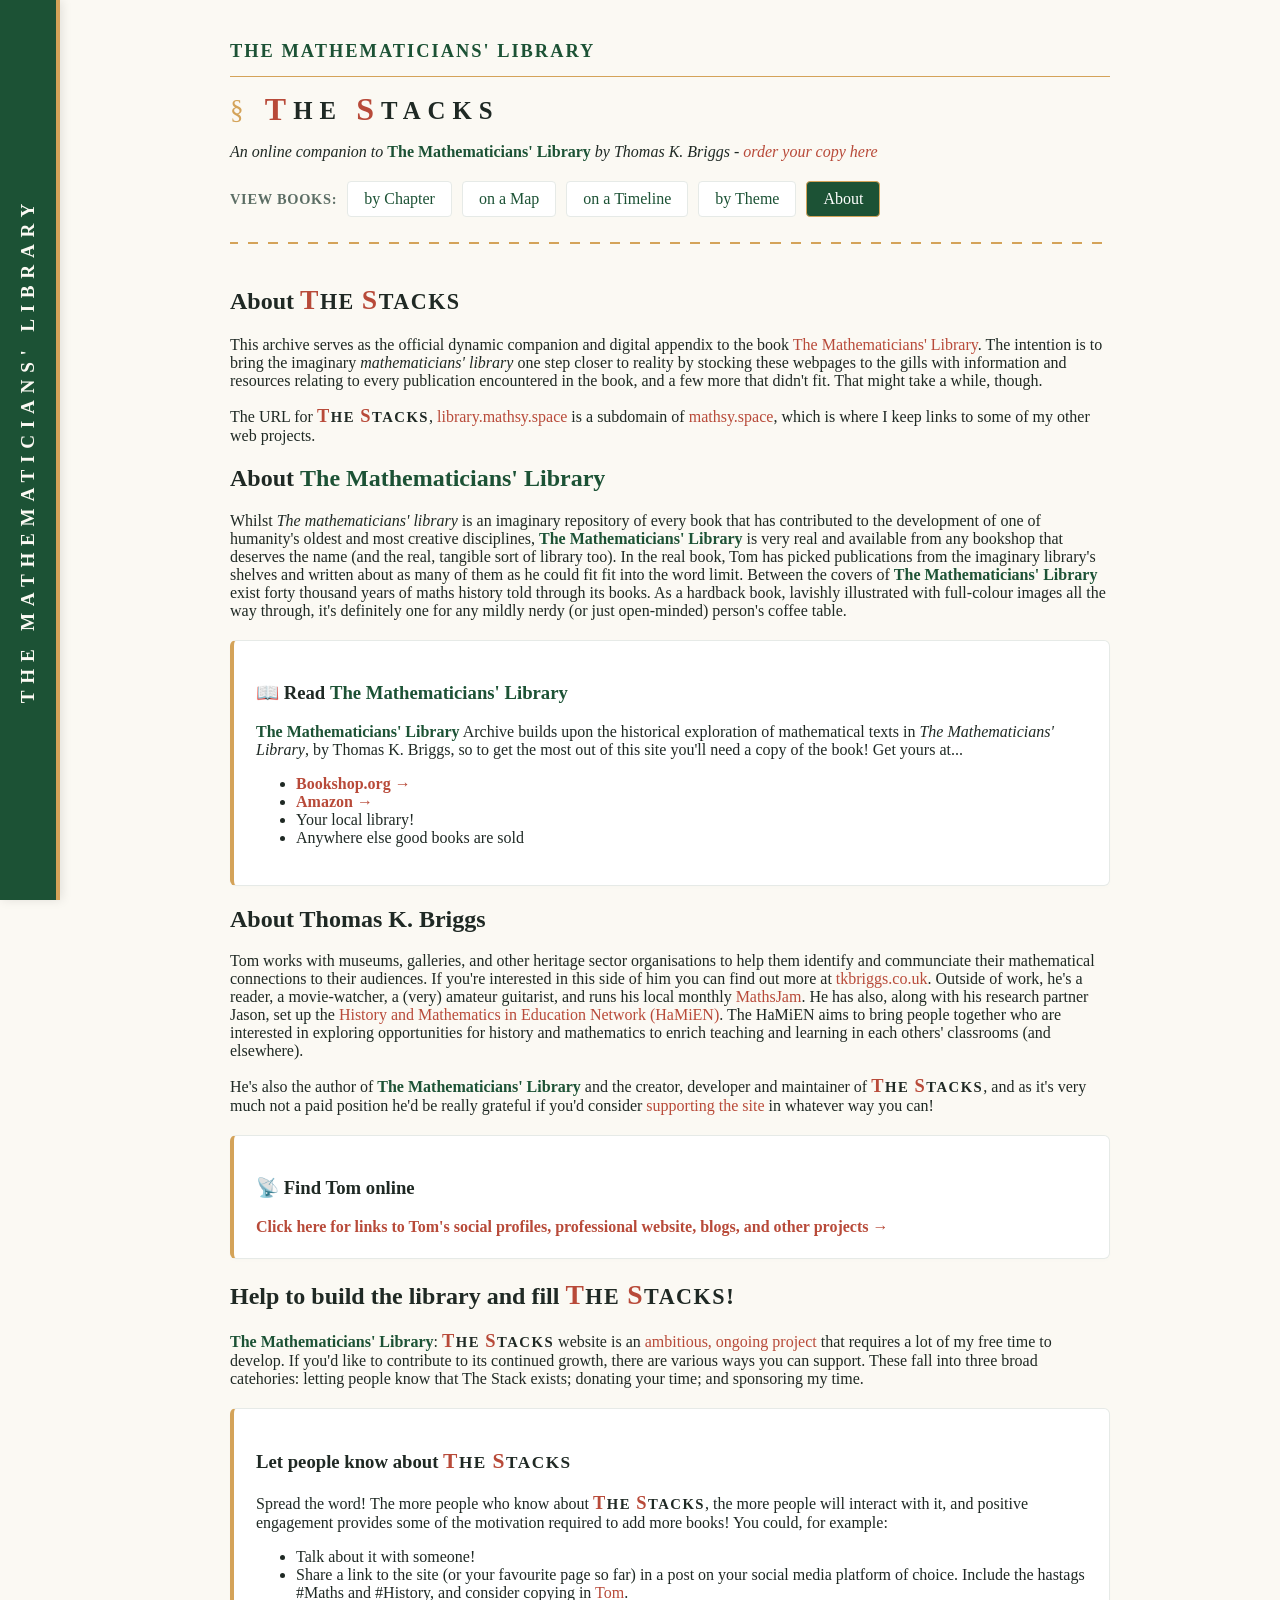
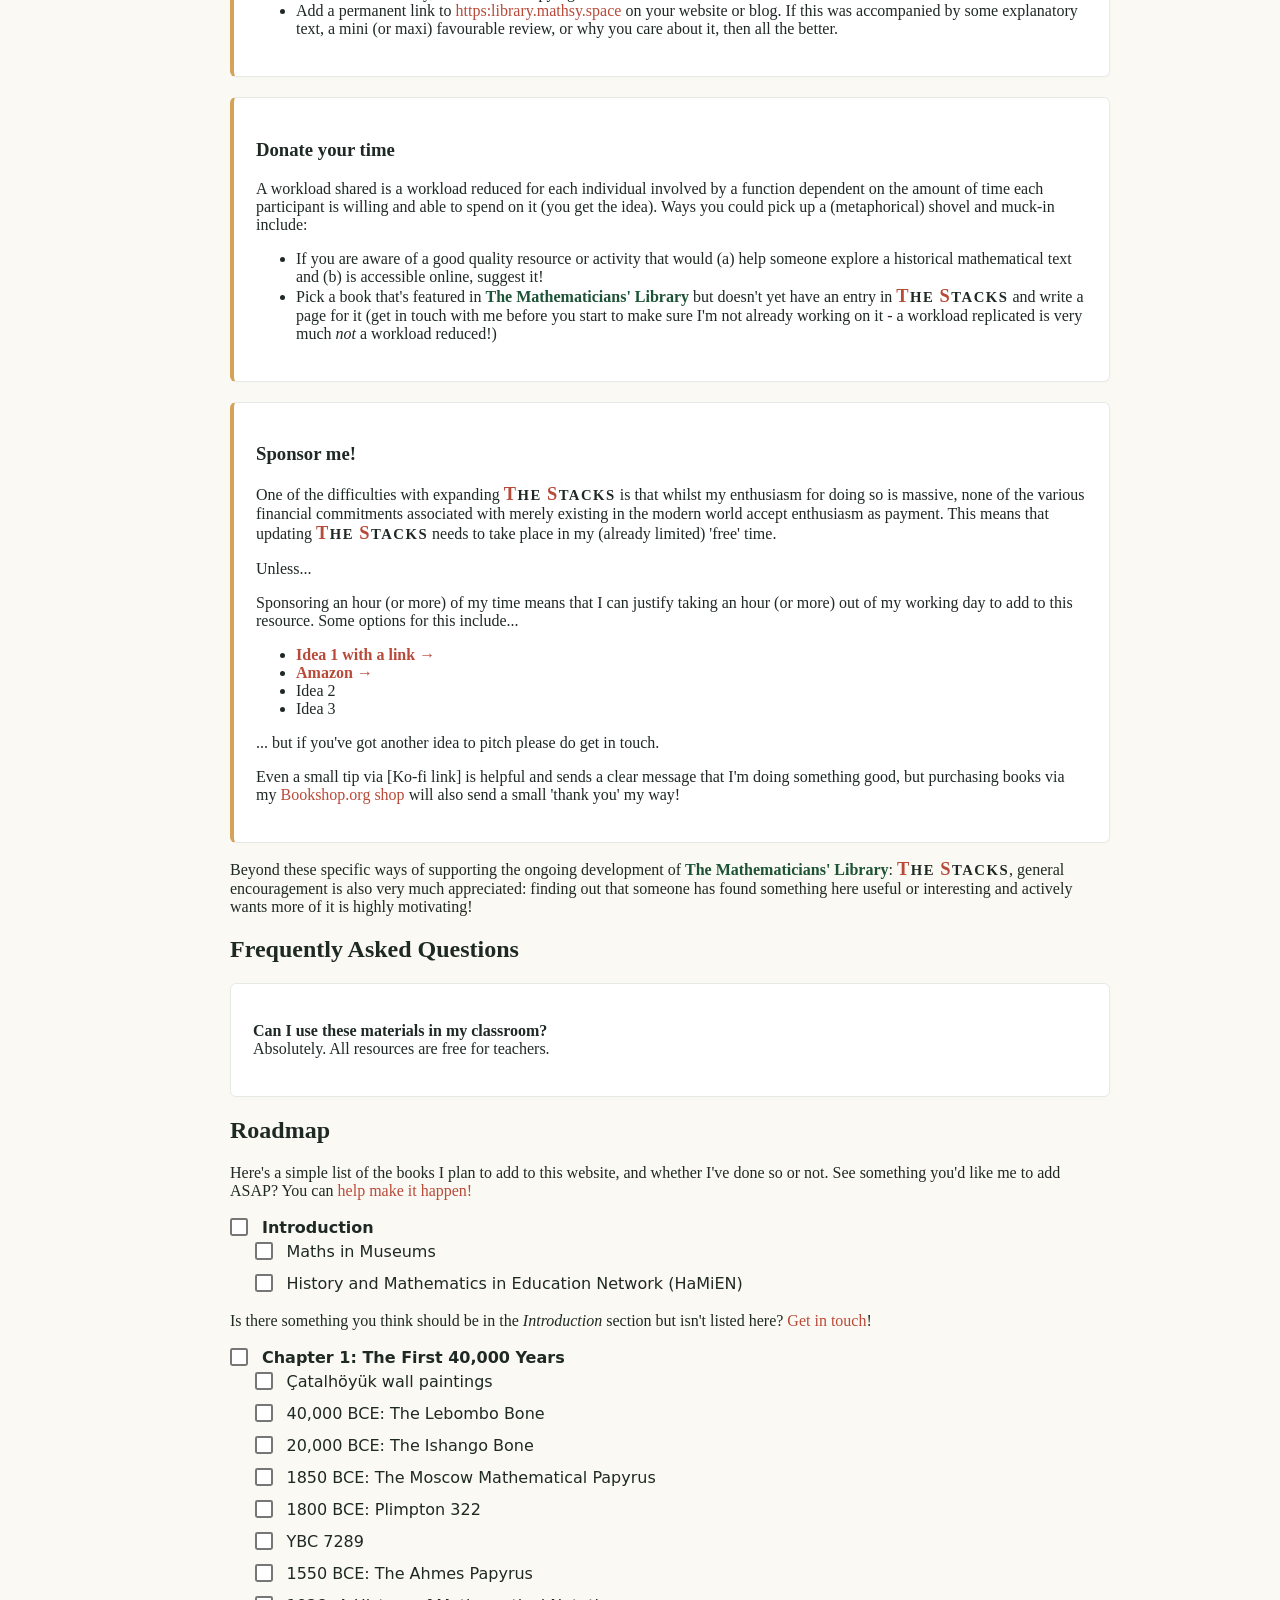
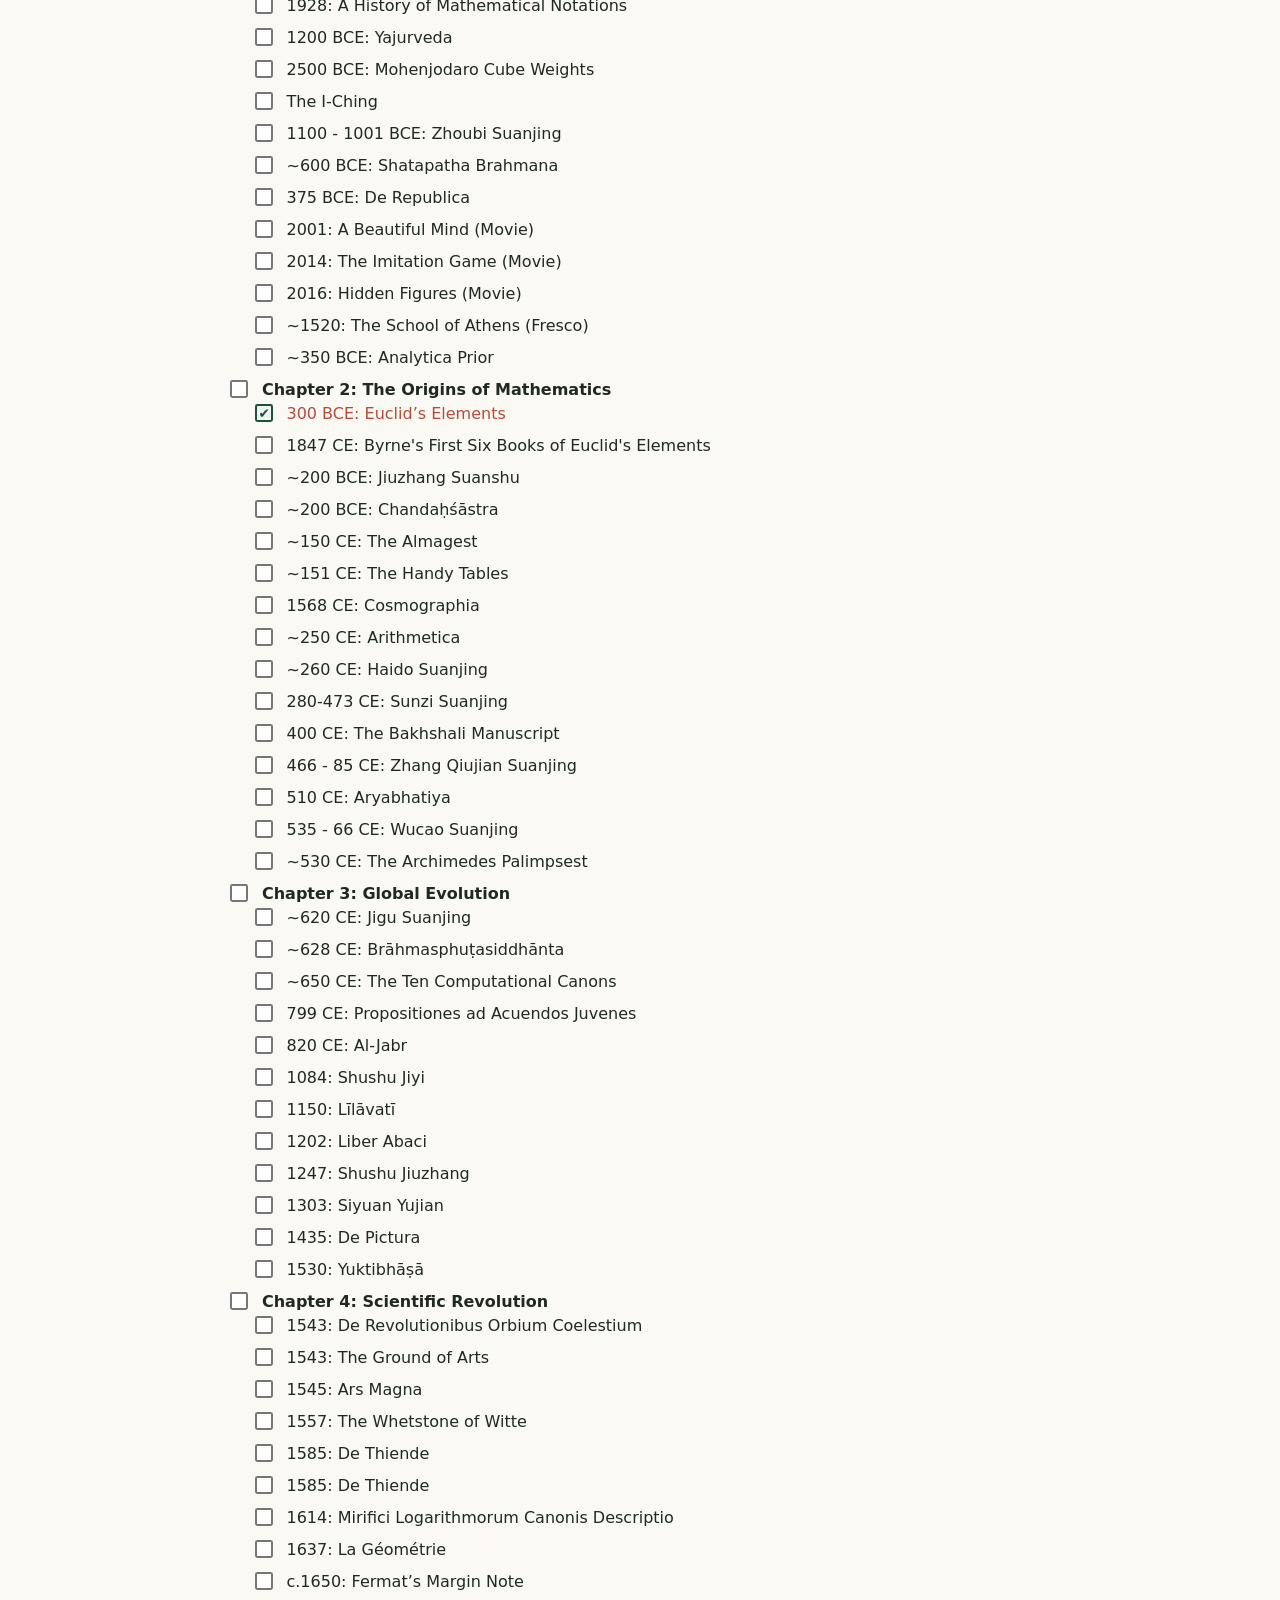
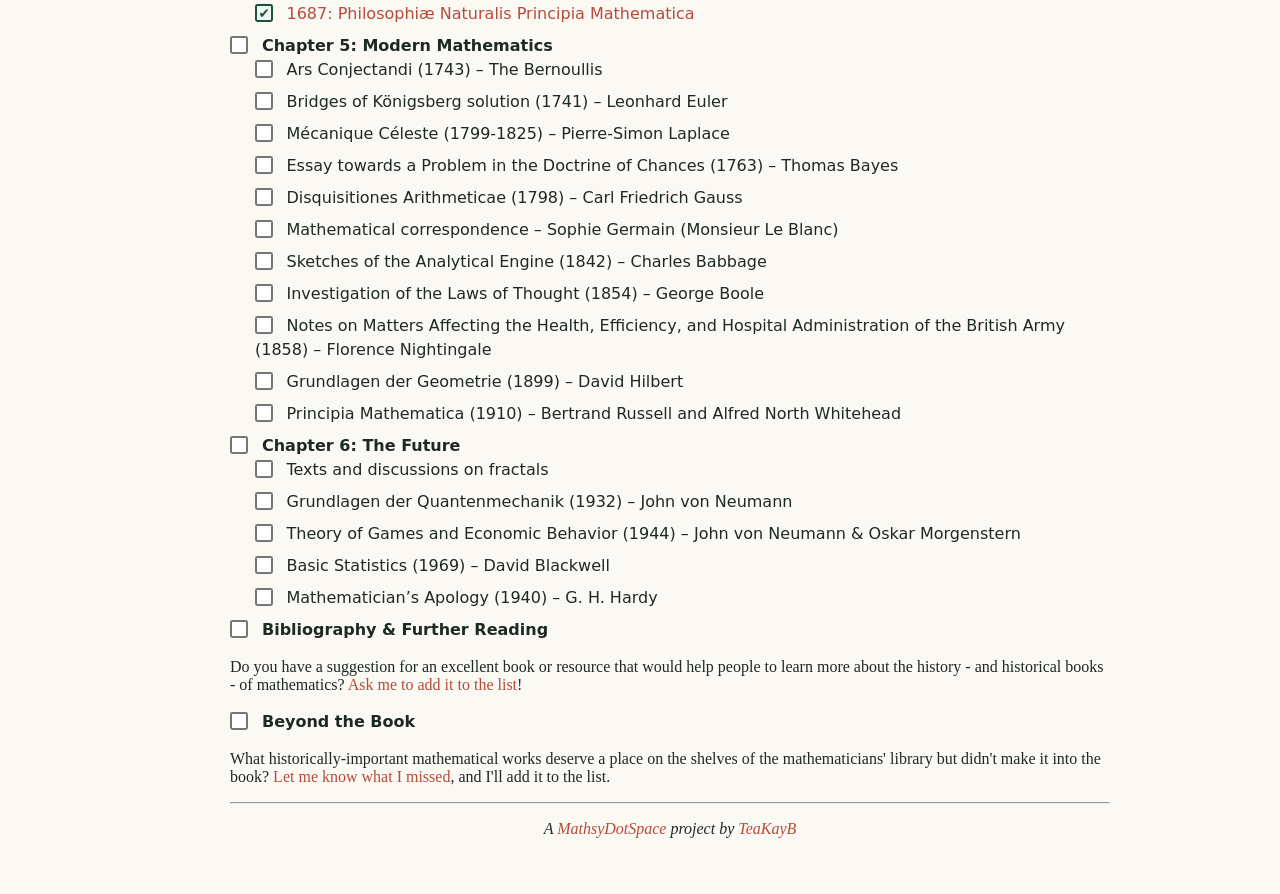
==== commit 02aaff96: "Update fmt.Println message from 'Hello' to 'Goodbye'" ====
--- a/about.html
+++ b/about.html
@@ -194,15 +194,17 @@
     <input type="checkbox" disabled>
     Chapter 4: Scientific Revolution
     <ul>
-      <li><input type="checkbox" disabled> Texts of the Copernican revolution</li>
-      <li><input type="checkbox" disabled> Ground of Arts (1543) – Robert Recorde</li>
-      <li><input type="checkbox" disabled> Ars Magna (1545) – Gerolamo Cardano</li>
-      <li><input type="checkbox" disabled> Decimal notation texts – Simon Stevin</li>
-      <li><input type="checkbox" disabled> Astronomical calculations – Johannes Kepler</li>
-      <li><input type="checkbox" disabled> Logarithm introduction texts – John Napier</li>
-      <li><input type="checkbox" disabled> La Géometrie (1637) – René Descartes</li>
+      <li><input type="checkbox" disabled> 1543: De Revolutionibus Orbium Coelestium</li>
+      <li><input type="checkbox" disabled> 1543: The Ground of Arts</li>
+      <li><input type="checkbox" disabled> 1545: Ars Magna</li>
+      <li><input type="checkbox" disabled> 1557: The Whetstone of Witte</li>
+      <li><input type="checkbox" disabled> 1585: De Thiende</li>
+      <li><input type="checkbox" disabled> 1585: De Thiende</li>
+      <li><input type="checkbox" disabled> 1614: Mirifici Logarithmorum Canonis Descriptio</li>
+      <li><input type="checkbox" disabled> 1637: La Géométrie</li>
+      <li><input type="checkbox" disabled> c.1650: Fermat’s Margin Note</li>
       <!-- Pre-checked item as requested -->
-      <li><input type="checkbox" checked disabled> <a href="../books/newton-principia.html">Principia (1687) – Isaac Newton</a></li>
+      <li><input type="checkbox" checked disabled> <a href="../books/newton-principia.html">1687: Philosophiæ Naturalis Principia Mathematica</a></li>
     </ul>
   </li>
 
